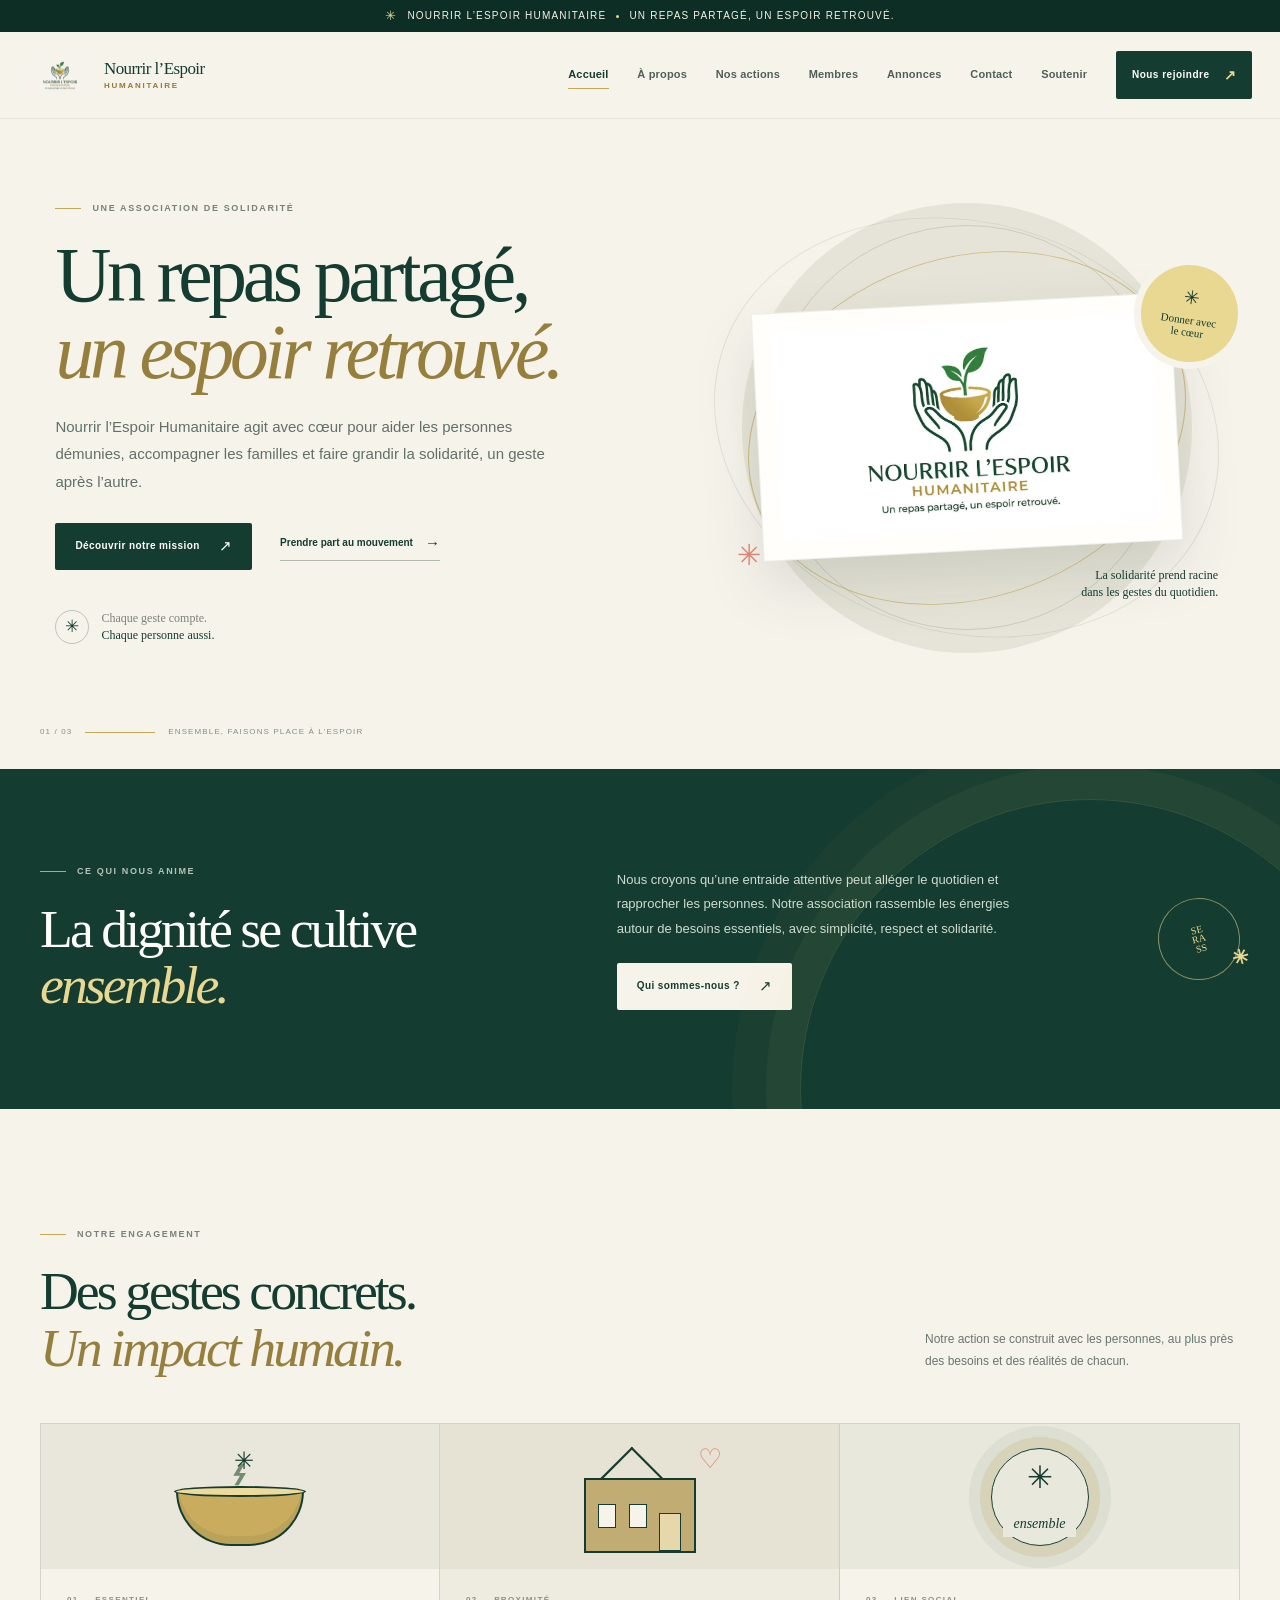
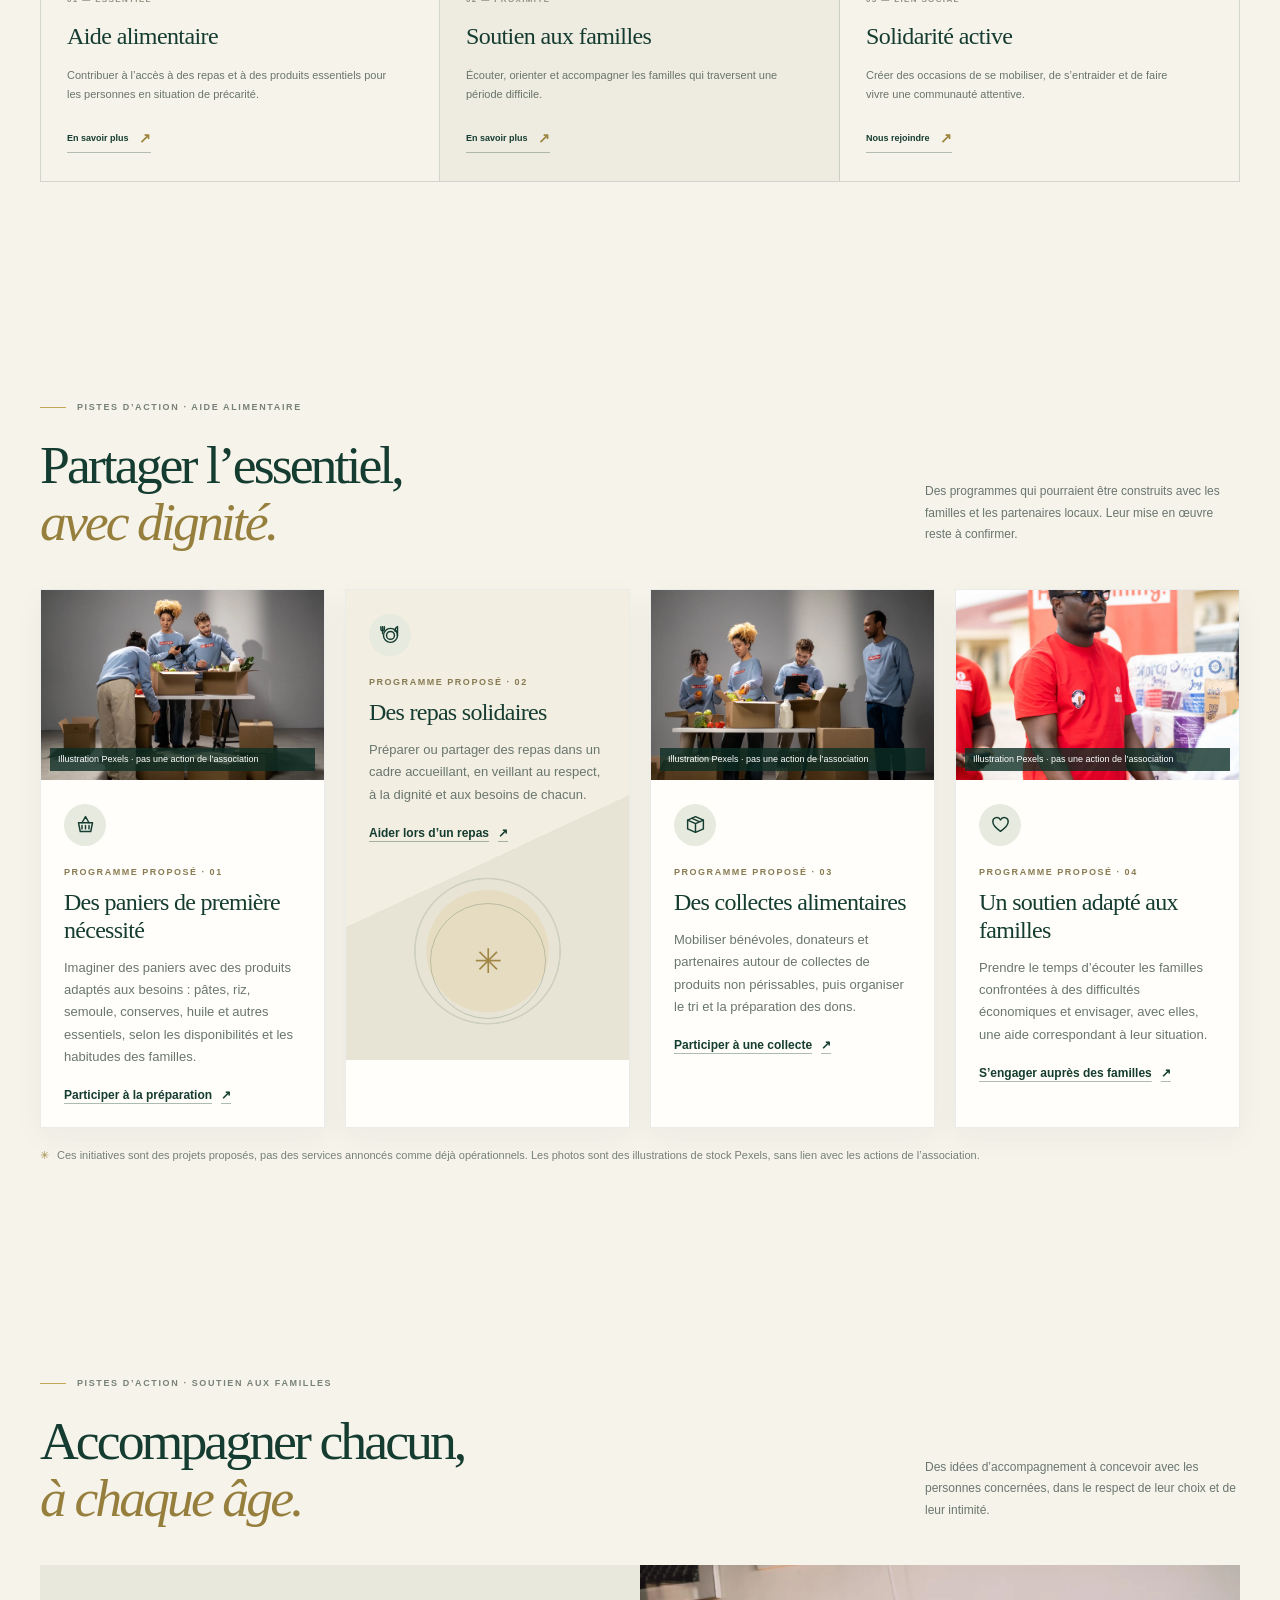
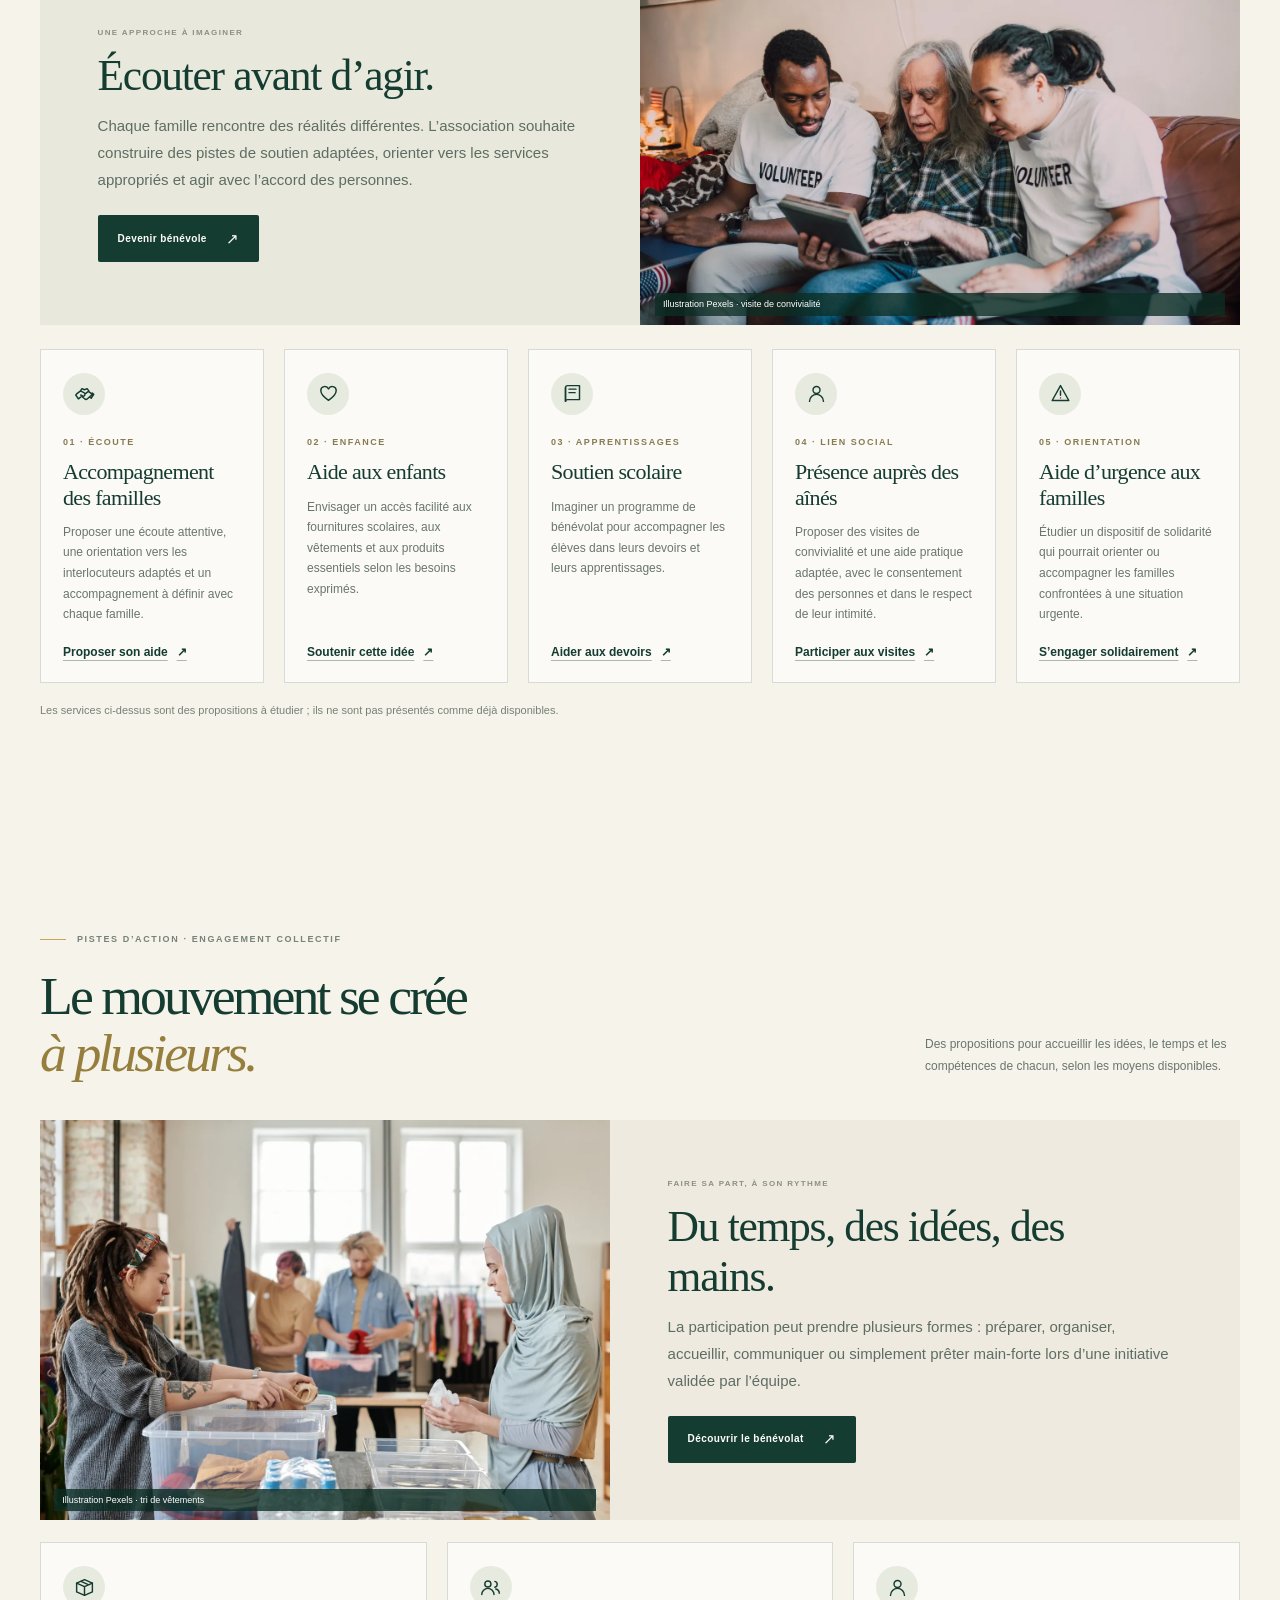
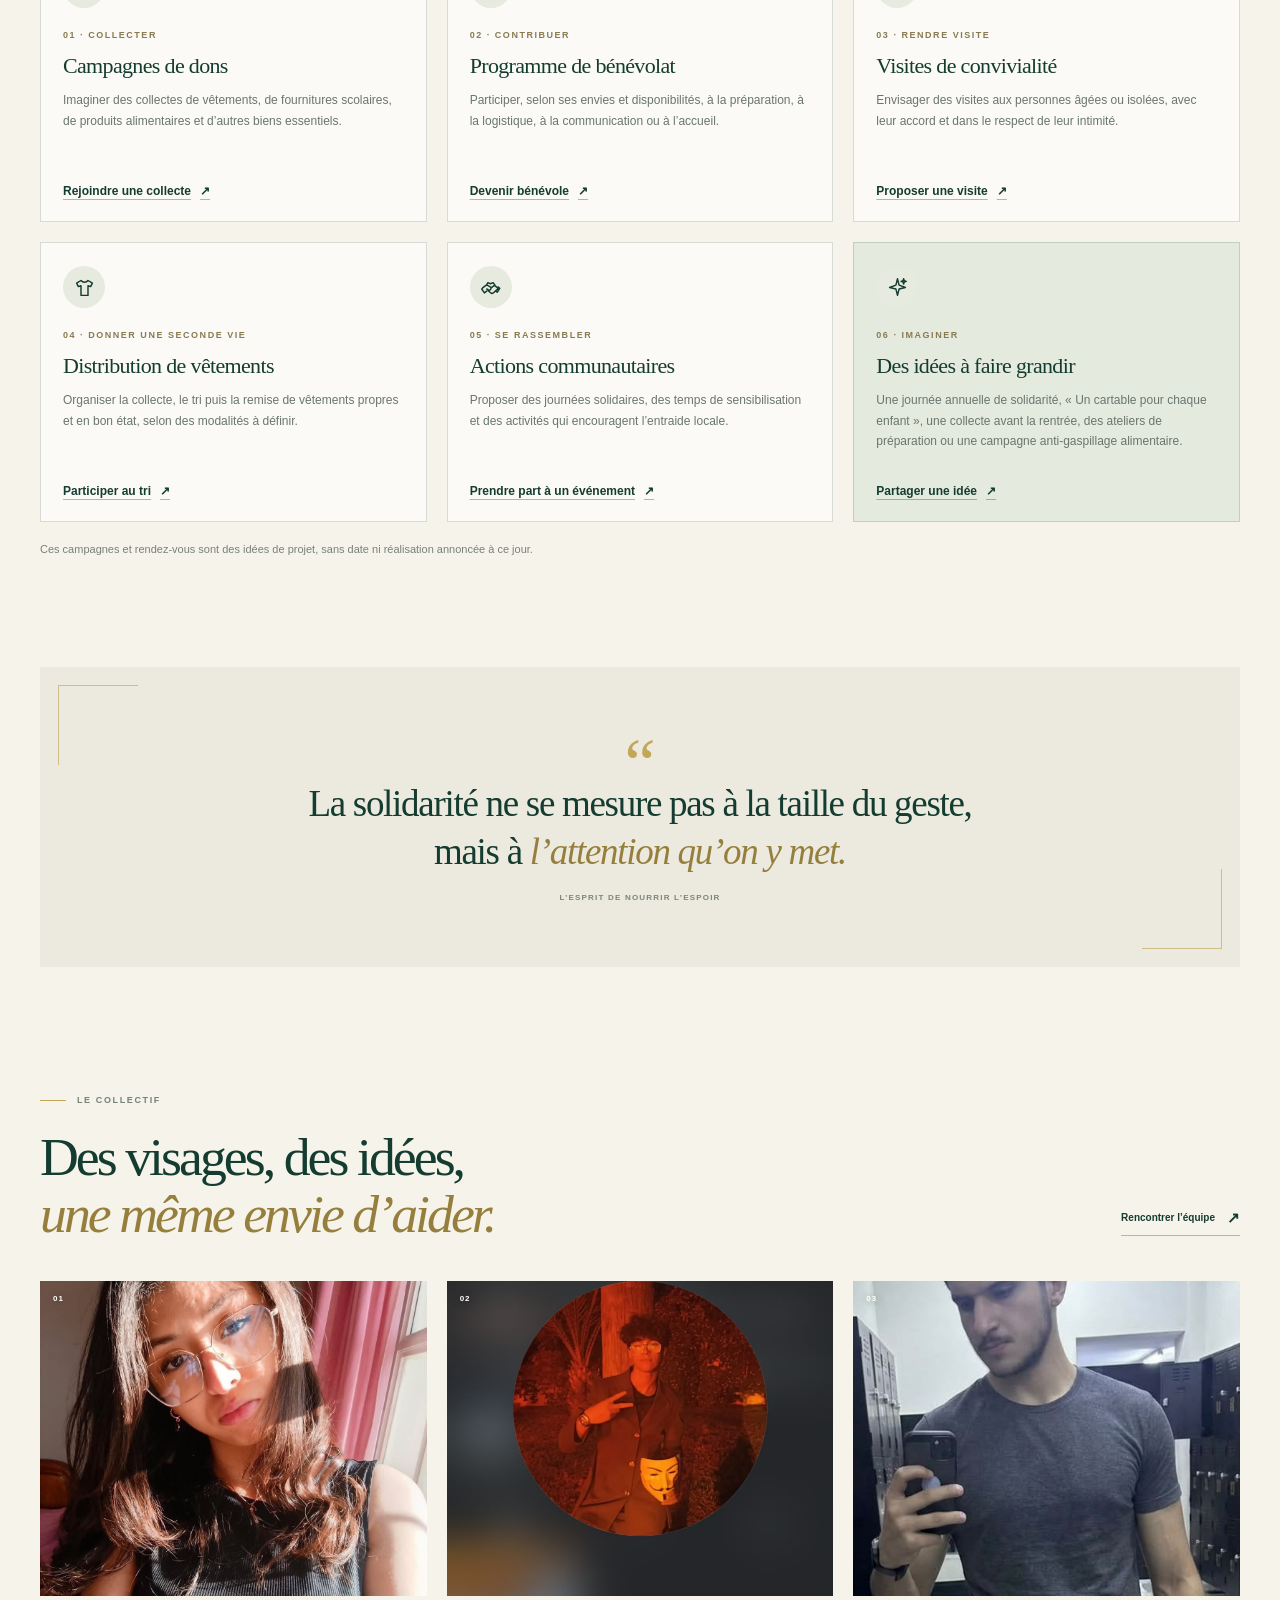
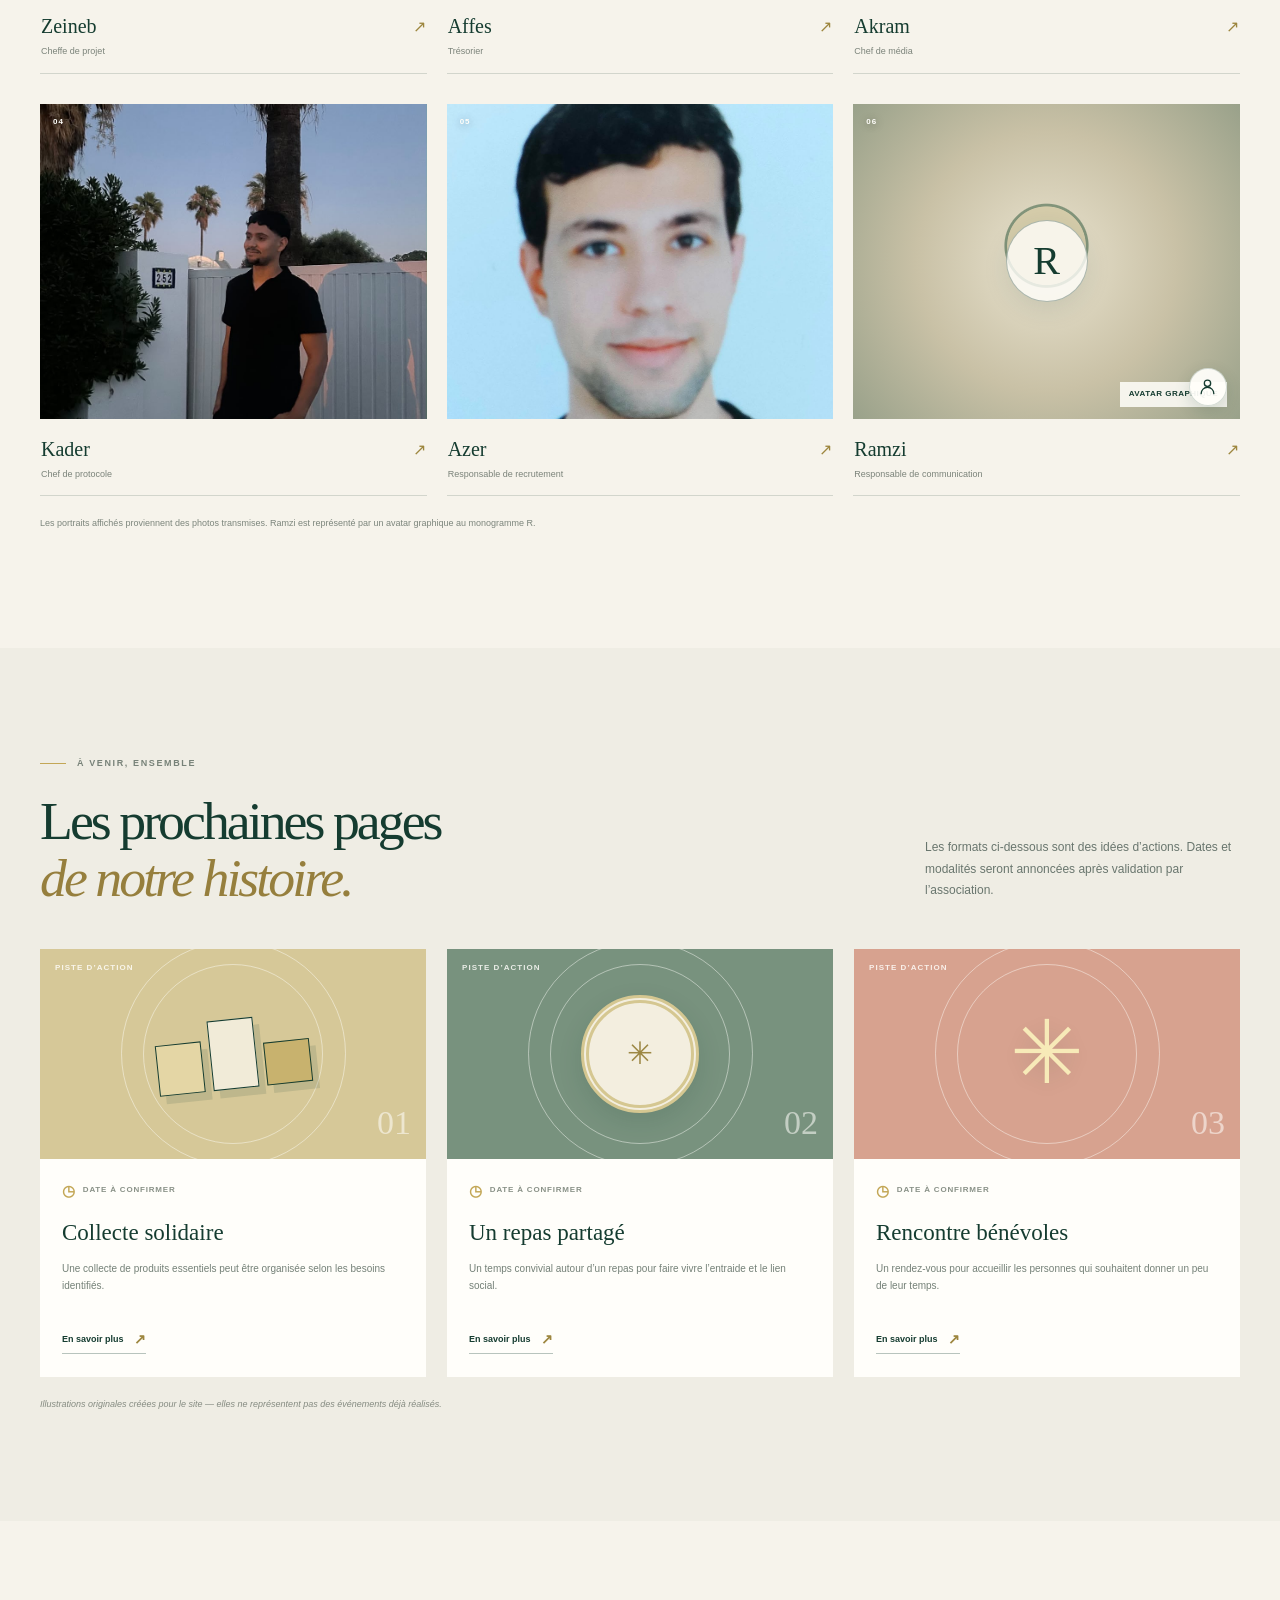
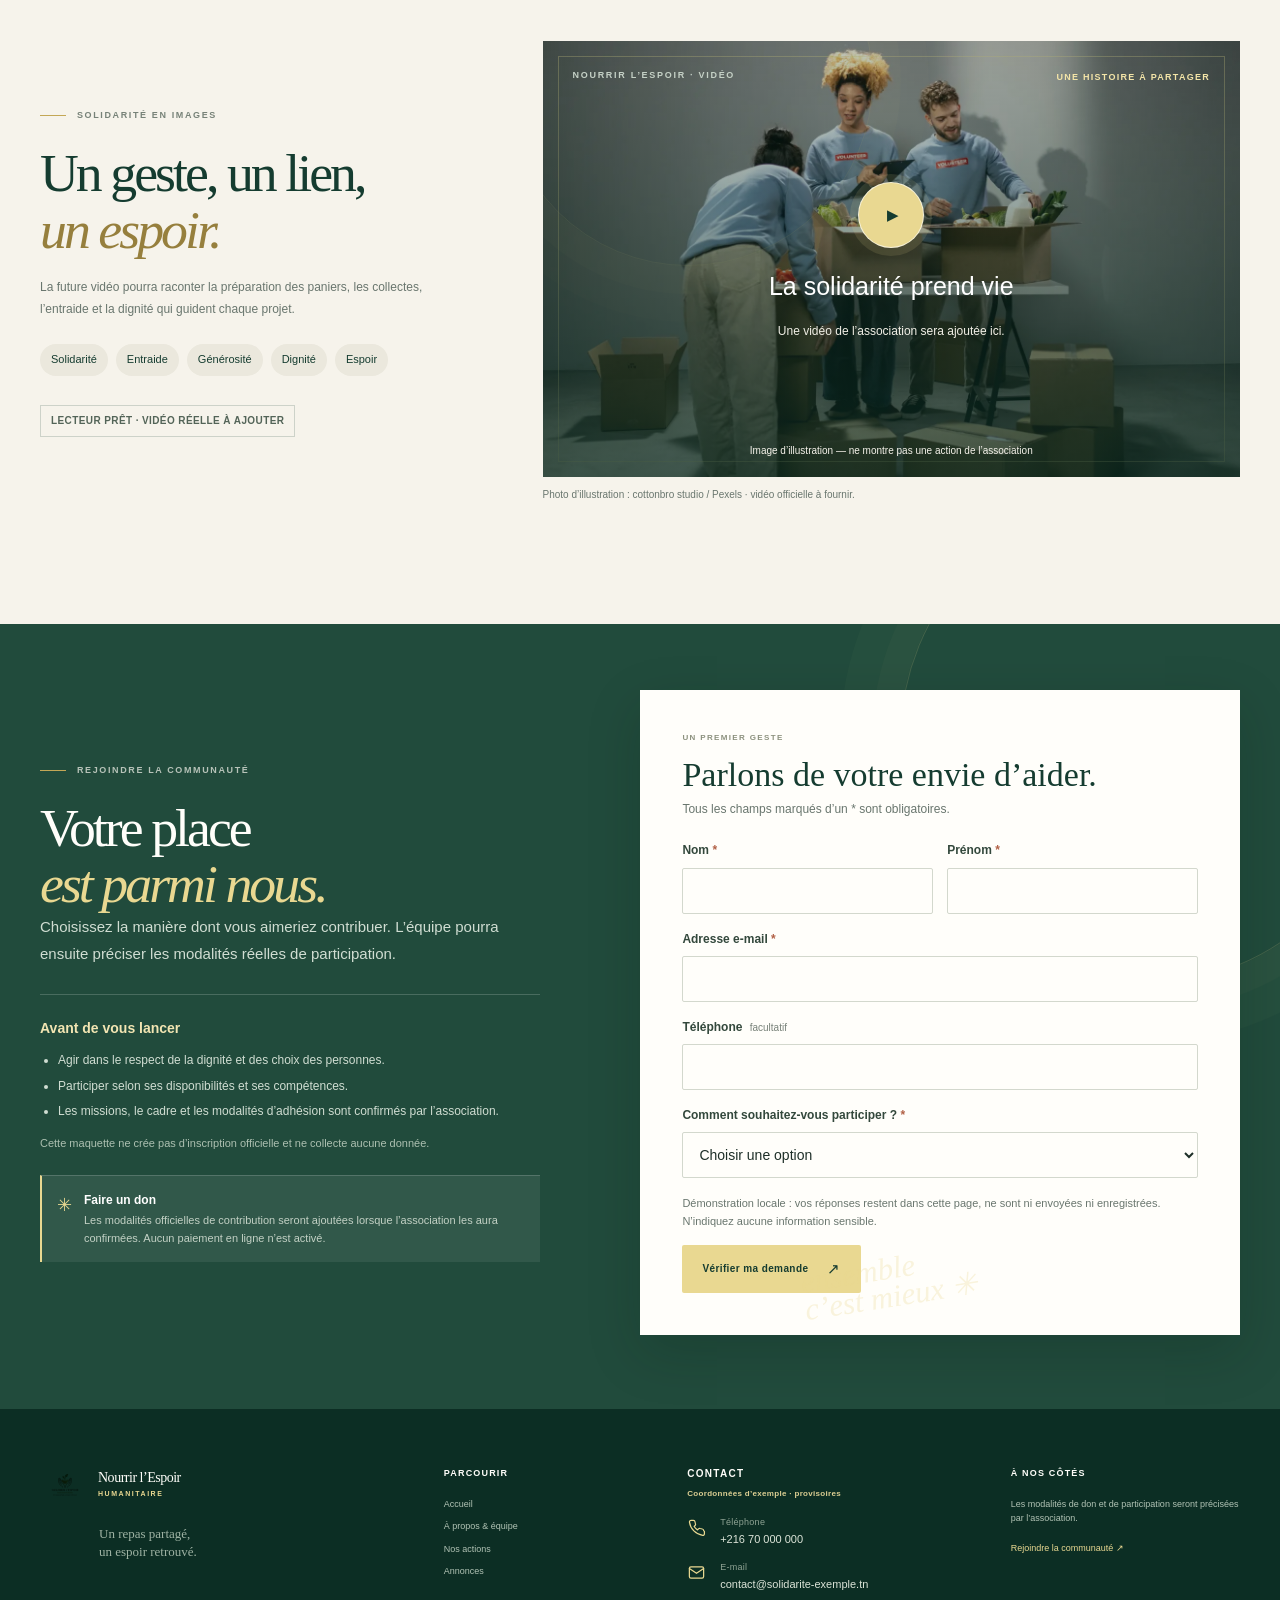
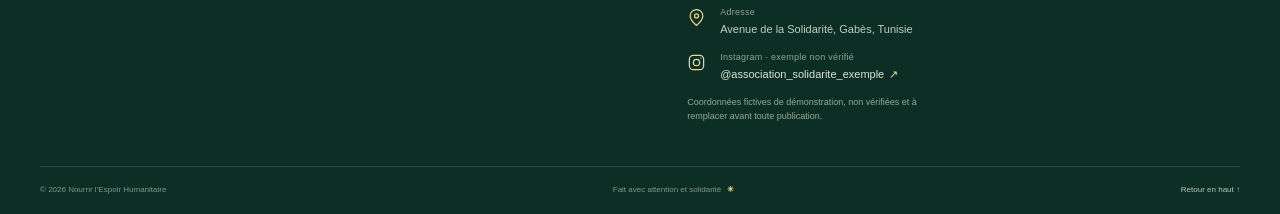
==== index.html @ 9aee0077 "Publish association website" ====
<!doctype html>
<html lang="fr">
<head>
  <meta charset="utf-8">
  <meta name="viewport" content="width=device-width, initial-scale=1">
  <meta name="theme-color" content="#153c30">
  <meta name="description" content="Nourrir l’Espoir Humanitaire : une association tournée vers l’aide aux personnes démunies, le soutien aux familles et la solidarité. Un repas partagé, un espoir retrouvé.">
  <title>Nourrir l’Espoir Humanitaire — Un repas partagé, un espoir retrouvé</title>
  <link rel="icon" href="assets/images/favicon.svg" type="image/svg+xml">
  <link rel="stylesheet" href="style.css">
  <script src="assets/site-config.js" defer></script>
  <script src="script.js" defer></script>
</head>
<body>
  <a class="skip-link" href="#main">Aller au contenu</a>
  <div class="announcement-bar"><span class="announcement-mark" aria-hidden="true">✳</span> Nourrir l’Espoir Humanitaire <span class="announcement-dot" aria-hidden="true"></span> Un repas partagé, un espoir retrouvé.</div>
  <header class="site-header">
    <div class="header-inner">
      <a class="brand" href="index.html" aria-label="Nourrir l’Espoir Humanitaire, accueil">
        <img src="assets/images/logo.jpeg" alt="Logo de Nourrir l’Espoir Humanitaire">
        <span class="brand-name">Nourrir l’Espoir <b>Humanitaire</b></span>
      </a>
      <button class="menu-toggle" type="button" aria-expanded="false" aria-controls="primary-nav" aria-label="Ouvrir le menu"><span></span><span></span></button>
      <nav class="primary-nav" id="primary-nav" aria-label="Navigation principale">
        <a class="nav-link active" href="index.html" aria-current="page">Accueil</a>
        <a class="nav-link" href="about.html">À propos</a>
        <a class="nav-link" href="#food">Nos actions</a>
        <a class="nav-link" href="#team">Membres</a>
        <a class="nav-link" href="#events">Annonces</a>
        <a class="nav-link" href="#contact">Contact</a>
        <a class="nav-link" href="#community">Soutenir</a>
        <a class="nav-join" href="#community">Nous rejoindre <span aria-hidden="true">↗</span></a>
      </nav>
    </div>
  </header>

  <main id="main">
    <section class="hero section-shell">
      <div class="hero-copy reveal">
        <p class="eyebrow"><span class="eyebrow-line"></span> Une association de solidarité</p>
        <h1>Un repas partagé,<br><em>un espoir retrouvé.</em></h1>
        <p class="hero-lede">Nourrir l’Espoir Humanitaire agit avec cœur pour aider les personnes démunies, accompagner les familles et faire grandir la solidarité, un geste après l’autre.</p>
        <div class="hero-actions">
          <a class="button button-primary" href="about.html#mission">Découvrir notre mission <span aria-hidden="true">↗</span></a>
          <a class="text-link" href="#community">Prendre part au mouvement <span aria-hidden="true">→</span></a>
        </div>
        <div class="hero-note"><span class="note-seal" aria-hidden="true">✳</span><span>Chaque geste compte.<br><b>Chaque personne aussi.</b></span></div>
      </div>
      <div class="hero-art reveal" aria-label="Logo de l’association et sa devise">
        <div class="art-orbit orbit-one" aria-hidden="true"></div><div class="art-orbit orbit-two" aria-hidden="true"></div>
        <div class="hero-logo-card"><img src="assets/images/logo.jpeg" alt="Logo : Nourrir l’Espoir Humanitaire, un repas partagé, un espoir retrouvé."></div>
        <div class="hero-sticker"><span class="sticker-icon" aria-hidden="true">✳</span><span>Donner avec<br><b>le cœur</b></span></div>
        <p class="art-caption">La solidarité prend racine<br>dans les gestes du quotidien.</p>
        <span class="art-asterisk" aria-hidden="true">✳</span>
      </div>
      <div class="hero-bottomline"><span>01 / 03</span><span class="bottomline-rule"></span><span>Ensemble, faisons place à l’espoir</span></div>
    </section>

    <section class="mission-band" id="mission">
      <div class="section-shell mission-grid">
        <div class="mission-intro reveal">
          <p class="eyebrow eyebrow-light"><span class="eyebrow-line"></span> Ce qui nous anime</p>
          <h2>La dignité se cultive<br><em>ensemble.</em></h2>
        </div>
        <div class="mission-copy reveal">
          <p>Nous croyons qu’une entraide attentive peut alléger le quotidien et rapprocher les personnes. Notre association rassemble les énergies autour de besoins essentiels, avec simplicité, respect et solidarité.</p>
          <a class="button button-light" href="about.html#mission">Qui sommes-nous ? <span aria-hidden="true">↗</span></a>
        </div>
        <div class="mission-stamp" aria-hidden="true"><span>SE<br>RA<br>SS</span><b>✳</b></div>
      </div>
    </section>

    <section class="section-shell values-section" id="actions">
      <div class="section-heading reveal">
        <div><p class="eyebrow"><span class="eyebrow-line"></span> Notre engagement</p><h2>Des gestes concrets.<br><em>Un impact humain.</em></h2></div>
        <p class="heading-aside">Notre action se construit avec les personnes, au plus près des besoins et des réalités de chacun.</p>
      </div>
      <div class="values-grid">
        <article class="value-card reveal"><div class="illustration illustration-bowl" aria-hidden="true"><span class="bowl-steam">⌁</span><span class="bowl-shape"></span><span class="bowl-leaf">✳</span></div><p class="card-index">01 — ESSENTIEL</p><h3>Aide alimentaire</h3><p>Contribuer à l’accès à des repas et à des produits essentiels pour les personnes en situation de précarité.</p><a class="arrow-link" href="about.html#mission" aria-label="En savoir plus sur l’aide alimentaire">En savoir plus <span aria-hidden="true">↗</span></a></article>
        <article class="value-card value-card-highlight reveal"><div class="illustration illustration-home" aria-hidden="true"><span class="home-roof"></span><span class="home-body"><i></i><i></i><b></b></span><span class="home-heart">♡</span></div><p class="card-index">02 — PROXIMITÉ</p><h3>Soutien aux familles</h3><p>Écouter, orienter et accompagner les familles qui traversent une période difficile.</p><a class="arrow-link" href="about.html#mission" aria-label="En savoir plus sur le soutien aux familles">En savoir plus <span aria-hidden="true">↗</span></a></article>
        <article class="value-card reveal"><div class="illustration illustration-hands" aria-hidden="true"><span class="hands-ring"></span><span class="hands-sprout">✳</span><span class="hands-word">ensemble</span></div><p class="card-index">03 — LIEN SOCIAL</p><h3>Solidarité active</h3><p>Créer des occasions de se mobiliser, de s’entraider et de faire vivre une communauté attentive.</p><a class="arrow-link" href="#community" aria-label="Rejoindre les actions solidaires">Nous rejoindre <span aria-hidden="true">↗</span></a></article>
      </div>
    </section>

    <section class="initiative-section food-section" id="food">
      <div class="section-shell">
        <div class="section-heading reveal">
          <div><p class="eyebrow"><span class="eyebrow-line"></span> Pistes d’action · aide alimentaire</p><h2>Partager l’essentiel,<br><em>avec dignité.</em></h2></div>
          <p class="heading-aside">Des programmes qui pourraient être construits avec les familles et les partenaires locaux. Leur mise en œuvre reste à confirmer.</p>
        </div>
        <div class="initiative-grid initiative-grid--food food-grid">
          <article class="initiative-card reveal"><figure class="initiative-image"><img src="assets/images/food-preparation.webp" alt="Photo d’illustration Pexels : des bénévoles préparent des colis alimentaires, hors association" loading="lazy"><figcaption>Illustration Pexels · pas une action de l’association</figcaption></figure><div class="initiative-card-body"><div class="initiative-icon"><svg aria-hidden="true"><use href="assets/icons.svg#icon-basket"></use></svg></div><p class="card-index">PROGRAMME PROPOSÉ · 01</p><h3>Des paniers de première nécessité</h3><p>Imaginer des paniers avec des produits adaptés aux besoins : pâtes, riz, semoule, conserves, huile et autres essentiels, selon les disponibilités et les habitudes des familles.</p><a class="initiative-link" href="#community" data-join-type="benevolat">Participer à la préparation <span aria-hidden="true">↗</span></a></div></article>
          <article class="initiative-card reveal"><div class="initiative-card-body initiative-card-body-only"><div class="initiative-icon"><svg aria-hidden="true"><use href="assets/icons.svg#icon-plate"></use></svg></div><p class="card-index">PROGRAMME PROPOSÉ · 02</p><h3>Des repas solidaires</h3><p>Préparer ou partager des repas dans un cadre accueillant, en veillant au respect, à la dignité et aux besoins de chacun.</p><a class="initiative-link" href="#community" data-join-type="benevolat">Aider lors d’un repas <span aria-hidden="true">↗</span></a><div class="initiative-art-meal" aria-hidden="true"><span>✳</span><i></i></div></div></article>
          <article class="initiative-card reveal"><figure class="initiative-image"><img src="assets/images/food-distribution.webp" alt="Photo d’illustration Pexels : une équipe trie et prépare des dons alimentaires, hors association" loading="lazy"><figcaption>Illustration Pexels · pas une action de l’association</figcaption></figure><div class="initiative-card-body"><div class="initiative-icon"><svg aria-hidden="true"><use href="assets/icons.svg#icon-box"></use></svg></div><p class="card-index">PROGRAMME PROPOSÉ · 03</p><h3>Des collectes alimentaires</h3><p>Mobiliser bénévoles, donateurs et partenaires autour de collectes de produits non périssables, puis organiser le tri et la préparation des dons.</p><a class="initiative-link" href="#community" data-join-type="benevolat">Participer à une collecte <span aria-hidden="true">↗</span></a></div></article>
          <article class="initiative-card reveal"><figure class="initiative-image"><img src="assets/images/community-support.webp" alt="Photo d’illustration Pexels : une bénévole remet des fournitures lors d’une action communautaire, hors association" loading="lazy"><figcaption>Illustration Pexels · pas une action de l’association</figcaption></figure><div class="initiative-card-body"><div class="initiative-icon"><svg aria-hidden="true"><use href="assets/icons.svg#icon-heart"></use></svg></div><p class="card-index">PROGRAMME PROPOSÉ · 04</p><h3>Un soutien adapté aux familles</h3><p>Prendre le temps d’écouter les familles confrontées à des difficultés économiques et envisager, avec elles, une aide correspondant à leur situation.</p><a class="initiative-link" href="#community" data-join-type="adhesion">S’engager auprès des familles <span aria-hidden="true">↗</span></a></div></article>
        </div>
        <p class="initiative-disclaimer"><span aria-hidden="true">✳</span> Ces initiatives sont des projets proposés, pas des services annoncés comme déjà opérationnels. Les photos sont des illustrations de stock Pexels, sans lien avec les actions de l’association.</p>
      </div>
    </section>

    <section class="initiative-section family-section" id="families">
      <div class="section-shell">
        <div class="section-heading reveal">
          <div><p class="eyebrow"><span class="eyebrow-line"></span> Pistes d’action · soutien aux familles</p><h2>Accompagner chacun,<br><em>à chaque âge.</em></h2></div>
          <p class="heading-aside">Des idées d’accompagnement à concevoir avec les personnes concernées, dans le respect de leur choix et de leur intimité.</p>
        </div>
        <div class="family-feature reveal"><div class="family-feature-copy"><p class="card-index">UNE APPROCHE À IMAGINER</p><h3>Écouter avant d’agir.</h3><p>Chaque famille rencontre des réalités différentes. L’association souhaite construire des pistes de soutien adaptées, orienter vers les services appropriés et agir avec l’accord des personnes.</p><a class="button button-primary" href="#community" data-join-type="benevolat">Devenir bénévole <span aria-hidden="true">↗</span></a></div><figure class="family-feature-image"><img src="assets/images/family-visit.webp" alt="Photo d’illustration Pexels : un bénévole échange avec une personne âgée à domicile, hors association" loading="lazy"><figcaption>Illustration Pexels · visite de convivialité</figcaption></figure></div>
        <div class="initiative-grid initiative-grid--services service-grid">
          <article class="service-card reveal"><span class="service-icon"><svg aria-hidden="true"><use href="assets/icons.svg#icon-hands"></use></svg></span><p class="card-index">01 · ÉCOUTE</p><h3>Accompagnement des familles</h3><p>Proposer une écoute attentive, une orientation vers les interlocuteurs adaptés et un accompagnement à définir avec chaque famille.</p><a href="#community" data-join-type="benevolat">Proposer son aide <span aria-hidden="true">↗</span></a></article>
          <article class="service-card reveal"><span class="service-icon"><svg aria-hidden="true"><use href="assets/icons.svg#icon-heart"></use></svg></span><p class="card-index">02 · ENFANCE</p><h3>Aide aux enfants</h3><p>Envisager un accès facilité aux fournitures scolaires, aux vêtements et aux produits essentiels selon les besoins exprimés.</p><a href="#community" data-join-type="benevolat">Soutenir cette idée <span aria-hidden="true">↗</span></a></article>
          <article class="service-card reveal"><span class="service-icon"><svg aria-hidden="true"><use href="assets/icons.svg#icon-book"></use></svg></span><p class="card-index">03 · APPRENTISSAGES</p><h3>Soutien scolaire</h3><p>Imaginer un programme de bénévolat pour accompagner les élèves dans leurs devoirs et leurs apprentissages.</p><a href="#community" data-join-type="benevolat">Aider aux devoirs <span aria-hidden="true">↗</span></a></article>
          <article class="service-card reveal"><span class="service-icon"><svg aria-hidden="true"><use href="assets/icons.svg#icon-person"></use></svg></span><p class="card-index">04 · LIEN SOCIAL</p><h3>Présence auprès des aînés</h3><p>Proposer des visites de convivialité et une aide pratique adaptée, avec le consentement des personnes et dans le respect de leur intimité.</p><a href="#community" data-join-type="benevolat">Participer aux visites <span aria-hidden="true">↗</span></a></article>
          <article class="service-card reveal"><span class="service-icon"><svg aria-hidden="true"><use href="assets/icons.svg#icon-alert"></use></svg></span><p class="card-index">05 · ORIENTATION</p><h3>Aide d’urgence aux familles</h3><p>Étudier un dispositif de solidarité qui pourrait orienter ou accompagner les familles confrontées à une situation urgente.</p><a href="#community" data-join-type="adhesion">S’engager solidairement <span aria-hidden="true">↗</span></a></article>
        </div>
        <p class="initiative-disclaimer">Les services ci-dessus sont des propositions à étudier ; ils ne sont pas présentés comme déjà disponibles.</p>
      </div>
    </section>

    <section class="initiative-section collective-section" id="solidarity">
      <div class="section-shell">
        <div class="section-heading reveal">
          <div><p class="eyebrow"><span class="eyebrow-line"></span> Pistes d’action · engagement collectif</p><h2>Le mouvement se crée<br><em>à plusieurs.</em></h2></div>
          <p class="heading-aside">Des propositions pour accueillir les idées, le temps et les compétences de chacun, selon les moyens disponibles.</p>
        </div>
        <div class="collective-feature reveal"><figure class="collective-photo"><img src="assets/images/clothing-collection.webp" alt="Photo d’illustration Pexels : des bénévoles trient des vêtements donnés, hors association" loading="lazy"><figcaption>Illustration Pexels · tri de vêtements</figcaption></figure><div class="collective-feature-copy"><p class="card-index">FAIRE SA PART, À SON RYTHME</p><h3>Du temps, des idées, des mains.</h3><p>La participation peut prendre plusieurs formes : préparer, organiser, accueillir, communiquer ou simplement prêter main-forte lors d’une initiative validée par l’équipe.</p><a class="button button-primary" href="#community" data-join-type="benevolat">Découvrir le bénévolat <span aria-hidden="true">↗</span></a></div></div>
        <div class="initiative-grid initiative-grid--actions action-grid">
          <article class="action-card reveal"><span class="service-icon"><svg aria-hidden="true"><use href="assets/icons.svg#icon-box"></use></svg></span><p class="card-index">01 · COLLECTER</p><h3>Campagnes de dons</h3><p>Imaginer des collectes de vêtements, de fournitures scolaires, de produits alimentaires et d’autres biens essentiels.</p><a href="#community" data-join-type="benevolat">Rejoindre une collecte <span aria-hidden="true">↗</span></a></article>
          <article class="action-card reveal"><span class="service-icon"><svg aria-hidden="true"><use href="assets/icons.svg#icon-users"></use></svg></span><p class="card-index">02 · CONTRIBUER</p><h3>Programme de bénévolat</h3><p>Participer, selon ses envies et disponibilités, à la préparation, à la logistique, à la communication ou à l’accueil.</p><a href="#community" data-join-type="benevolat">Devenir bénévole <span aria-hidden="true">↗</span></a></article>
          <article class="action-card reveal"><span class="service-icon"><svg aria-hidden="true"><use href="assets/icons.svg#icon-person"></use></svg></span><p class="card-index">03 · RENDRE VISITE</p><h3>Visites de convivialité</h3><p>Envisager des visites aux personnes âgées ou isolées, avec leur accord et dans le respect de leur intimité.</p><a href="#community" data-join-type="benevolat">Proposer une visite <span aria-hidden="true">↗</span></a></article>
          <article class="action-card reveal"><span class="service-icon"><svg aria-hidden="true"><use href="assets/icons.svg#icon-shirt"></use></svg></span><p class="card-index">04 · DONNER UNE SECONDE VIE</p><h3>Distribution de vêtements</h3><p>Organiser la collecte, le tri puis la remise de vêtements propres et en bon état, selon des modalités à définir.</p><a href="#community" data-join-type="evenements">Participer au tri <span aria-hidden="true">↗</span></a></article>
          <article class="action-card reveal"><span class="service-icon"><svg aria-hidden="true"><use href="assets/icons.svg#icon-hands"></use></svg></span><p class="card-index">05 · SE RASSEMBLER</p><h3>Actions communautaires</h3><p>Proposer des journées solidaires, des temps de sensibilisation et des activités qui encouragent l’entraide locale.</p><a href="#community" data-join-type="evenements">Prendre part à un événement <span aria-hidden="true">↗</span></a></article>
          <article class="action-card action-card-highlight reveal"><span class="service-icon"><svg aria-hidden="true"><use href="assets/icons.svg#icon-spark"></use></svg></span><p class="card-index">06 · IMAGINER</p><h3>Des idées à faire grandir</h3><p>Une journée annuelle de solidarité, « Un cartable pour chaque enfant », une collecte avant la rentrée, des ateliers de préparation ou une campagne anti-gaspillage alimentaire.</p><a href="#community" data-join-type="adhesion">Partager une idée <span aria-hidden="true">↗</span></a></article>
        </div>
        <p class="initiative-disclaimer">Ces campagnes et rendez-vous sont des idées de projet, sans date ni réalisation annoncée à ce jour.</p>
      </div>
    </section>

    <section class="quote-section section-shell reveal">
      <span class="quote-ornament" aria-hidden="true">“</span>
      <p>La solidarité ne se mesure pas à la taille du geste,<br>mais à <em>l’attention qu’on y met.</em></p>
      <span class="quote-credit">L’esprit de Nourrir l’Espoir</span>
    </section>

    <section class="team-section section-shell" id="team">
      <div class="section-heading reveal">
        <div><p class="eyebrow"><span class="eyebrow-line"></span> Le collectif</p><h2>Des visages, des idées,<br><em>une même envie d’aider.</em></h2></div>
        <a class="text-link heading-link" href="about.html#members">Rencontrer l’équipe <span aria-hidden="true">↗</span></a>
      </div>
      <div class="team-grid team-grid-home">
        <a class="team-card reveal" href="about.html?member=zeineb#members" aria-label="Zeineb, Cheffe de projet"><div class="team-photo"><img src="assets/images/zaineb.jpeg" alt="Zeineb, Cheffe de projet" loading="lazy"><span class="photo-index">01</span></div><div class="team-meta"><h3>Zeineb</h3><p>Cheffe de projet</p><span class="team-arrow" aria-hidden="true">↗</span></div></a>
        <a class="team-card reveal" href="about.html?member=affes#members" aria-label="Affes, Trésorier"><div class="team-photo affes-photo"><img src="assets/images/affes.jpeg" alt="Affes, Trésorier" loading="lazy"><span class="photo-index">02</span></div><div class="team-meta"><h3>Affes</h3><p>Trésorier</p><span class="team-arrow" aria-hidden="true">↗</span></div></a>
        <a class="team-card reveal" href="about.html?member=akram#members" aria-label="Akram, Chef de média"><div class="team-photo"><img src="assets/images/akram.jpeg" alt="Akram, Chef de média" loading="lazy"><span class="photo-index">03</span></div><div class="team-meta"><h3>Akram</h3><p>Chef de média</p><span class="team-arrow" aria-hidden="true">↗</span></div></a>
        <a class="team-card reveal" href="about.html?member=kader#members" aria-label="Kader, Chef de protocole"><div class="team-photo"><img src="assets/images/kader.jpeg" alt="Kader, Chef de protocole" loading="lazy"><span class="photo-index">04</span></div><div class="team-meta"><h3>Kader</h3><p>Chef de protocole</p><span class="team-arrow" aria-hidden="true">↗</span></div></a>
        <a class="team-card reveal" href="about.html?member=azer#members" aria-label="Azer, Responsable de recrutement"><div class="team-photo"><img src="assets/images/azer.jpeg" alt="Azer, Responsable de recrutement" loading="lazy"><span class="photo-index">05</span></div><div class="team-meta"><h3>Azer</h3><p>Responsable de recrutement</p><span class="team-arrow" aria-hidden="true">↗</span></div></a>
        <a class="team-card team-card-pending reveal" href="about.html?member=ramzi#members" aria-label="Ramzi, Responsable de communication, avatar graphique"><div class="team-photo pending-photo"><span class="pending-initial" aria-hidden="true">R</span><span class="person-mark-mini" aria-hidden="true"><svg><use href="assets/icons.svg#icon-person"></use></svg></span><span class="photo-index">06</span><span class="pending-tag">Avatar graphique</span></div><div class="team-meta"><h3>Ramzi</h3><p>Responsable de communication</p><span class="team-arrow" aria-hidden="true">↗</span></div></a>
      </div>
      <p class="photo-note">Les portraits affichés proviennent des photos transmises. Ramzi est représenté par un avatar graphique au monogramme R.</p>
    </section>

    <section class="events-section" id="events">
      <div class="section-shell">
        <div class="section-heading reveal">
          <div><p class="eyebrow"><span class="eyebrow-line"></span> À venir, ensemble</p><h2>Les prochaines pages<br><em>de notre histoire.</em></h2></div>
          <p class="heading-aside">Les formats ci-dessous sont des idées d’actions. Dates et modalités seront annoncées après validation par l’association.</p>
        </div>
        <div class="events-grid">
          <article class="event-card reveal" data-event="collecte"><div class="event-art event-art-gold"><span class="event-art-label">Piste d’action</span><div class="event-boxes" aria-hidden="true"><i></i><i></i><i></i></div><span class="event-art-number">01</span></div><div class="event-content"><div class="event-date"><span class="date-icon" aria-hidden="true">◷</span> Date à confirmer</div><h3>Collecte solidaire</h3><p>Une collecte de produits essentiels peut être organisée selon les besoins identifiés.</p><button class="event-link" type="button" data-open-event="collecte">En savoir plus <span aria-hidden="true">↗</span></button></div></article>
          <article class="event-card reveal" data-event="repas"><div class="event-art event-art-green"><span class="event-art-label">Piste d’action</span><div class="event-plate" aria-hidden="true"><span>✳</span></div><span class="event-art-number">02</span></div><div class="event-content"><div class="event-date"><span class="date-icon" aria-hidden="true">◷</span> Date à confirmer</div><h3>Un repas partagé</h3><p>Un temps convivial autour d’un repas pour faire vivre l’entraide et le lien social.</p><button class="event-link" type="button" data-open-event="repas">En savoir plus <span aria-hidden="true">↗</span></button></div></article>
          <article class="event-card reveal" data-event="benevoles"><div class="event-art event-art-rose"><span class="event-art-label">Piste d’action</span><div class="event-spark" aria-hidden="true">✳</div><span class="event-art-number">03</span></div><div class="event-content"><div class="event-date"><span class="date-icon" aria-hidden="true">◷</span> Date à confirmer</div><h3>Rencontre bénévoles</h3><p>Un rendez-vous pour accueillir les personnes qui souhaitent donner un peu de leur temps.</p><button class="event-link" type="button" data-open-event="benevoles">En savoir plus <span aria-hidden="true">↗</span></button></div></article>
        </div>
        <p class="content-note">Illustrations originales créées pour le site — elles ne représentent pas des événements déjà réalisés.</p>
      </div>
    </section>

    <section class="video-section section-shell" id="video">
      <div class="video-copy reveal"><p class="eyebrow"><span class="eyebrow-line"></span> Solidarité en images</p><h2>Un geste, un lien,<br><em>un espoir.</em></h2><p>La future vidéo pourra raconter la préparation des paniers, les collectes, l’entraide et la dignité qui guident chaque projet.</p><ul class="video-values"><li>Solidarité</li><li>Entraide</li><li>Générosité</li><li>Dignité</li><li>Espoir</li></ul><span class="small-label">Lecteur prêt · vidéo réelle à ajouter</span></div>
      <div class="video-media reveal">
        <div class="video-placeholder" data-video-placeholder>
          <img class="video-poster-image" src="assets/images/food-preparation.webp" alt="Photo d’illustration Pexels : préparation de dons alimentaires par des bénévoles, hors association" loading="lazy">
          <div class="video-overlay"><span class="video-frame-mark">NOURRIR L’ESPOIR <b>·</b> VIDÉO</span><span class="video-overlay-label">UNE HISTOIRE À PARTAGER</span><button class="video-play" type="button" data-video-notice aria-label="À propos de la future vidéo de l’association">▶</button><p>La solidarité prend vie<br><span>Une vidéo de l’association sera ajoutée ici.</span></p><small>Image d’illustration — ne montre pas une action de l’association</small></div>
        </div>
        <video class="association-video" id="association-video" controls playsinline preload="none" poster="assets/images/food-preparation.webp" aria-label="Vidéo de présentation de Nourrir l’Espoir Humanitaire" hidden></video>
        <p class="video-credit">Photo d’illustration : cottonbro studio / Pexels · vidéo officielle à fournir.</p>
      </div>
    </section>

    <section class="support-section" id="community">
      <div class="section-shell join-layout reveal">
        <div class="join-intro"><p class="eyebrow eyebrow-light"><span class="eyebrow-line"></span> Rejoindre la communauté</p><h2>Votre place<br><em>est parmi nous.</em></h2><p>Choisissez la manière dont vous aimeriez contribuer. L’équipe pourra ensuite préciser les modalités réelles de participation.</p>
          <div class="join-conditions"><h3>Avant de vous lancer</h3><ul><li>Agir dans le respect de la dignité et des choix des personnes.</li><li>Participer selon ses disponibilités et ses compétences.</li><li>Les missions, le cadre et les modalités d’adhésion sont confirmés par l’association.</li></ul><p>Cette maquette ne crée pas d’inscription officielle et ne collecte aucune donnée.</p></div>
          <div class="donation-note"><span aria-hidden="true">✳</span><p><b>Faire un don</b><br>Les modalités officielles de contribution seront ajoutées lorsque l’association les aura confirmées. Aucun paiement en ligne n’est activé.</p></div>
        </div>
        <form class="join-form" id="join-form">
          <div class="form-heading"><span class="card-index">UN PREMIER GESTE</span><h3>Parlons de votre envie d’aider.</h3><p>Tous les champs marqués d’un * sont obligatoires.</p></div>
          <div class="form-grid"><div class="form-field"><label for="join-last-name">Nom <span aria-hidden="true">*</span></label><input id="join-last-name" name="nom" autocomplete="family-name" required maxlength="80"></div><div class="form-field"><label for="join-first-name">Prénom <span aria-hidden="true">*</span></label><input id="join-first-name" name="prenom" autocomplete="given-name" required maxlength="80"></div><div class="form-field form-field-wide"><label for="join-email">Adresse e-mail <span aria-hidden="true">*</span></label><input id="join-email" name="email" type="email" autocomplete="email" required maxlength="160" aria-describedby="form-privacy-note"></div><div class="form-field form-field-wide"><label for="join-phone">Téléphone <span class="optional-label">facultatif</span></label><input id="join-phone" name="telephone" type="tel" autocomplete="tel" maxlength="40"></div><div class="form-field form-field-wide"><label for="join-type">Comment souhaitez-vous participer ? <span aria-hidden="true">*</span></label><select id="join-type" name="participation" required><option value="">Choisir une option</option><option value="benevolat">Bénévolat</option><option value="adhesion">Adhésion</option><option value="evenements">Participation aux événements</option></select></div></div>
          <p class="form-privacy" id="form-privacy-note">Démonstration locale : vos réponses restent dans cette page, ne sont ni envoyées ni enregistrées. N’indiquez aucune information sensible.</p>
          <button class="button button-gold form-submit" type="submit">Vérifier ma demande <span aria-hidden="true">↗</span></button>
          <p class="form-status" id="join-status" role="status" aria-live="polite" tabindex="-1" hidden></p>
        </form>
        <span class="support-scribble" aria-hidden="true">ensemble<br>c’est mieux ✳</span>
      </div>
    </section>
  </main>

  <footer class="site-footer" id="contact">
    <div class="section-shell footer-top"><div class="footer-brand"><a class="brand brand-footer" href="index.html"><img src="assets/images/logo.jpeg" alt=""><span class="brand-name">Nourrir l’Espoir <b>Humanitaire</b></span></a><p>Un repas partagé,<br>un espoir retrouvé.</p></div><div class="footer-column"><h2>Parcourir</h2><a href="index.html">Accueil</a><a href="about.html">À propos & équipe</a><a href="#food">Nos actions</a><a href="#events">Annonces</a></div><div class="footer-contact"><h2>Contact <span class="provisional-label">Coordonnées d’exemple · provisoires</span></h2><ul class="contact-list"><li><svg class="contact-icon" aria-hidden="true"><use href="assets/icons.svg#icon-phone"></use></svg><span><small>Téléphone</small><a data-contact-value="phone" href="tel:+21670000000">+216 70 000 000</a></span></li><li><svg class="contact-icon" aria-hidden="true"><use href="assets/icons.svg#icon-mail"></use></svg><span><small>E-mail</small><a data-contact-value="email" href="mailto:contact@solidarite-exemple.tn">contact@solidarite-exemple.tn</a></span></li><li><svg class="contact-icon" aria-hidden="true"><use href="assets/icons.svg#icon-pin"></use></svg><span><small>Adresse</small><span data-contact-value="address">Avenue de la Solidarité, Gabès, Tunisie</span></span></li><li><svg class="contact-icon" aria-hidden="true"><use href="assets/icons.svg#icon-instagram"></use></svg><span><small>Instagram · exemple non vérifié</small><a class="instagram-link" data-contact-value="instagramHandle" href="https://www.instagram.com/association_solidarite_exemple/" target="_blank" rel="noopener noreferrer">@association_solidarite_exemple <span aria-hidden="true">↗</span></a></span></li></ul><p class="contact-disclaimer">Coordonnées fictives de démonstration, non vérifiées et à remplacer avant toute publication.</p></div><div class="footer-column"><h2>À nos côtés</h2><p>Les modalités de don et de participation seront précisées par l’association.</p><a class="footer-join" href="#community">Rejoindre la communauté ↗</a></div></div>
    <div class="section-shell footer-bottom"><span>© <span data-current-year>2026</span> Nourrir l’Espoir Humanitaire</span><span>Fait avec attention et solidarité <b aria-hidden="true">✳</b></span><a href="#main">Retour en haut ↑</a></div>
  </footer>

  <dialog class="event-dialog" aria-labelledby="event-dialog-title"><button class="dialog-close" type="button" aria-label="Fermer">×</button><p class="eyebrow"><span class="eyebrow-line"></span> Action en préparation</p><h2 id="event-dialog-title">Titre de l’action</h2><p class="dialog-description"></p><p class="dialog-footnote">Date et modalités à confirmer par l’association. Cet encart est une proposition éditoriale, pas l’annonce d’un événement déjà programmé.</p><a class="button button-primary" href="#community">Rejoindre la réflexion <span aria-hidden="true">↗</span></a></dialog>
  <dialog class="video-dialog event-dialog" id="video-dialog" aria-labelledby="video-dialog-title"><button class="dialog-close" type="button" aria-label="Fermer">×</button><p class="eyebrow"><span class="eyebrow-line"></span> Vidéo à venir</p><h2 id="video-dialog-title">Une histoire à raconter.</h2><p>La maquette ne contient pas encore de vidéo réelle de l’association. L’image affichée est une illustration de stock, clairement distincte de vos actions.</p><p class="dialog-footnote">Pour activer le lecteur, ajoutez une vidéo autorisée dans <code>assets/videos/</code> et renseignez son chemin dans <code>assets/site-config.js</code>.</p><button class="button button-primary dialog-close-action" type="button">J’ai compris</button></dialog>
</body>
</html>
---- style.css ----
@charset "UTF-8";

:root {
  --forest: #153c30;
  --forest-deep: #0c2e24;
  --forest-soft: #34594b;
  --gold: #c3a756;
  --gold-light: #e9d891;
  --rose: #d88670;
  --ink: #1e2f28;
  --muted: #69766e;
  --paper: #f6f3eb;
  --paper-dark: #ebe7dc;
  --white: #fffefa;
  --line: rgba(21, 60, 48, .16);
  --serif: Georgia, "Times New Roman", serif;
  --sans: "Aptos", "Segoe UI", Arial, sans-serif;
  --content: 1200px;
  --ease: cubic-bezier(.2,.75,.25,1);
}

*, *::before, *::after { box-sizing: border-box; }
html { scroll-behavior: smooth; scroll-padding-top: 100px; }
body { margin: 0; color: var(--ink); background: var(--paper); font-family: var(--sans); font-size: 16px; line-height: 1.6; -webkit-font-smoothing: antialiased; }
img { display: block; max-width: 100%; }
[hidden] { display: none !important; }
a { color: inherit; text-decoration: none; }
button { font: inherit; }
button, a { -webkit-tap-highlight-color: transparent; }
::selection { color: var(--white); background: var(--forest); }
.section-shell { width: min(var(--content), calc(100% - 64px)); margin-inline: auto; }
.skip-link { position: fixed; z-index: 1000; top: 8px; left: 8px; padding: 12px 16px; transform: translateY(-150%); color: var(--white); background: var(--forest); border-radius: 3px; }
.skip-link:focus { transform: translateY(0); }

.announcement-bar { min-height: 32px; display: flex; align-items: center; justify-content: center; gap: 10px; padding: 5px 18px; color: #f7f2e6; background: var(--forest-deep); font-size: 10px; letter-spacing: .12em; text-transform: uppercase; text-align: center; }
.announcement-mark { color: var(--gold-light); font-size: 13px; }
.announcement-dot { width: 3px; height: 3px; border-radius: 50%; background: var(--gold-light); }
.site-header { position: sticky; z-index: 30; top: 0; background: rgba(246,243,235,.94); border-bottom: 1px solid rgba(21,60,48,.08); backdrop-filter: blur(16px); }
.header-inner { width: min(1320px, calc(100% - 56px)); min-height: 86px; margin: 0 auto; display: flex; align-items: center; justify-content: space-between; gap: 32px; }
.brand { flex: 0 0 auto; display: inline-flex; align-items: center; gap: 12px; }
.brand img { width: 64px; height: 50px; object-fit: contain; mix-blend-mode: multiply; }
.brand-name { display: flex; flex-direction: column; color: var(--forest); font-family: var(--serif); font-size: 17px; line-height: 1.05; letter-spacing: -.035em; }
.brand-name b { padding-top: 4px; color: #927b36; font-family: var(--sans); font-size: 8px; font-weight: 700; letter-spacing: .22em; text-transform: uppercase; }
.primary-nav { display: flex; align-items: center; gap: clamp(15px, 2.25vw, 32px); }
.nav-link { position: relative; padding: 8px 0; color: #506058; font-size: 11px; font-weight: 600; letter-spacing: .015em; transition: color .2s ease; }
.nav-link::after { position: absolute; right: 0; bottom: 3px; left: 0; height: 1px; content: ""; background: var(--gold); transform: scaleX(0); transform-origin: left; transition: transform .25s var(--ease); }
.nav-link:hover, .nav-link.active { color: var(--forest); }
.nav-link:hover::after, .nav-link.active::after { transform: scaleX(1); }
.nav-join { display: inline-flex; align-items: center; gap: 14px; padding: 13px 16px; color: var(--white); background: var(--forest); border-radius: 2px; font-size: 10px; font-weight: 700; letter-spacing: .05em; transition: background .2s ease, transform .2s ease; }
.nav-join span { color: var(--gold-light); font-size: 14px; }
.nav-join:hover { background: #255947; transform: translateY(-2px); }
.menu-toggle { display: none; }

.hero { min-height: 650px; position: relative; display: grid; grid-template-columns: 1fr .92fr; align-items: center; gap: 5%; padding-top: 62px; padding-bottom: 95px; }
.hero-copy { position: relative; z-index: 2; padding: 18px 0 28px 2.6%; }
.eyebrow { display: flex; align-items: center; gap: 11px; margin: 0 0 22px; color: #778278; font-size: 9px; font-weight: 700; letter-spacing: .18em; text-transform: uppercase; }
.eyebrow-line { width: 26px; height: 1px; flex: 0 0 26px; background: var(--gold); }
h1, h2, h3, p { margin-top: 0; }
h1, h2 { color: var(--forest); font-family: var(--serif); font-weight: 400; letter-spacing: -.055em; }
.hero h1 { max-width: 660px; margin: 0 0 22px; font-size: clamp(48px, 6.05vw, 82px); line-height: .99; }
h1 em, h2 em, .quote-section em { color: #967f3d; font-weight: 400; }
.hero-lede { max-width: 530px; margin-bottom: 27px; color: #627067; font-size: 15px; line-height: 1.85; }
.hero-actions { display: flex; align-items: center; gap: 28px; flex-wrap: wrap; }
.button { min-height: 47px; display: inline-flex; align-items: center; justify-content: center; gap: 19px; padding: 0 19px; border: 1px solid transparent; border-radius: 2px; font-size: 10px; font-weight: 700; letter-spacing: .04em; transition: transform .25s var(--ease), background .25s ease, color .25s ease, box-shadow .25s ease; }
.button span { font-size: 15px; font-weight: 400; }
.button:hover { transform: translateY(-3px); box-shadow: 0 11px 24px rgba(11,39,29,.13); }
.button-primary { color: var(--white); background: var(--forest); }
.button-primary:hover { background: #285c48; }
.text-link { display: inline-flex; align-items: center; gap: 12px; color: var(--forest); font-size: 10px; font-weight: 700; border-bottom: 1px solid rgba(21,60,48,.32); padding-bottom: 5px; transition: gap .2s ease, color .2s ease; }
.text-link:hover { gap: 17px; color: #967f3d; }
.text-link span { font-size: 15px; }
.hero-note { display: flex; align-items: center; gap: 12px; margin-top: 40px; color: #7b837c; font-family: var(--serif); font-size: 12px; line-height: 1.4; }
.hero-note b { color: var(--forest); font-weight: 400; }
.note-seal { width: 34px; height: 34px; display: grid; place-items: center; color: var(--forest); border: 1px solid rgba(21,60,48,.25); border-radius: 50%; font-size: 17px; }
.hero-art { min-height: 470px; position: relative; display: grid; place-items: center; }
.hero-art::before { position: absolute; width: min(88%, 450px); aspect-ratio: 1; content: ""; background: #e6e4d8; border-radius: 50%; }
.hero-art::after { position: absolute; width: 74%; aspect-ratio: 1; content: ""; border: 1px solid rgba(21,60,48,.14); border-radius: 50%; }
.hero-logo-card { position: relative; z-index: 2; width: min(80%, 420px); padding: 20px; background: var(--white); border: 1px solid rgba(21,60,48,.08); box-shadow: 0 26px 60px rgba(34,54,39,.13); transform: rotate(-3deg); transition: transform .5s var(--ease); }
.hero-logo-card:hover { transform: rotate(0) scale(1.025); }
.hero-logo-card img { width: 100%; height: auto; }
.art-orbit { position: absolute; z-index: 1; border: 1px solid rgba(195,167,86,.7); border-radius: 50%; }
.orbit-one { width: 82%; aspect-ratio: 1; transform: rotate(-19deg) scaleY(.76); }
.orbit-two { width: 94%; aspect-ratio: 1; border-color: rgba(21,60,48,.1); transform: rotate(17deg) scaleY(.8); }
.hero-sticker { position: absolute; z-index: 3; top: 14%; right: -1%; width: 111px; height: 111px; display: flex; flex-direction: column; align-items: center; justify-content: center; color: var(--forest); background: var(--gold-light); border: 7px solid var(--paper); border-radius: 50%; font-family: var(--serif); font-size: 11px; line-height: 1.1; text-align: center; transform: rotate(8deg); }
.hero-sticker b { font-weight: 400; }
.sticker-icon { margin-bottom: 5px; font-size: 19px; }
.art-caption { position: absolute; z-index: 3; right: 4%; bottom: 13%; margin: 0; color: var(--forest); font-family: var(--serif); font-size: 12px; line-height: 1.45; text-align: right; }
.art-asterisk { position: absolute; z-index: 3; bottom: 18%; left: 8%; color: var(--rose); font-size: 29px; }
.hero-bottomline { position: absolute; right: 0; bottom: 30px; left: 0; display: flex; align-items: center; gap: 13px; color: #819087; font-size: 8px; letter-spacing: .14em; text-transform: uppercase; }
.bottomline-rule { width: 70px; height: 1px; background: var(--gold); }

.mission-band { overflow: hidden; position: relative; color: var(--white); background: var(--forest); }
.mission-band::after { position: absolute; right: -100px; bottom: -270px; width: 580px; height: 580px; content: ""; border: 1px solid rgba(233,216,145,.15); border-radius: 50%; box-shadow: 0 0 0 34px rgba(233,216,145,.035),0 0 0 68px rgba(233,216,145,.025); }
.mission-grid { min-height: 340px; position: relative; display: grid; grid-template-columns: 1.08fr 1fr auto; align-items: center; gap: 8%; padding-top: 66px; padding-bottom: 66px; }
.eyebrow-light { color: #b7c3b9; }
.mission-intro h2, .support-section h2, .about-mission-section h2, .about-cta h2 { margin: 0; color: var(--white); font-size: clamp(37px, 4.2vw, 56px); line-height: 1.05; }
.mission-intro h2 em, .support-section h2 em, .about-cta h2 em { color: var(--gold-light); }
.mission-copy { max-width: 430px; color: #cfdbd0; font-size: 13px; line-height: 1.85; }
.mission-copy .button { margin-top: 9px; }
.button-light { color: var(--forest); background: var(--paper); }
.button-light:hover { background: var(--gold-light); }
.mission-stamp { width: 82px; height: 82px; position: relative; display: grid; place-items: center; color: var(--gold-light); border: 1px solid rgba(233,216,145,.55); border-radius: 50%; font-family: var(--serif); font-size: 10px; line-height: .95; text-align: center; transform: rotate(-15deg); }
.mission-stamp b { position: absolute; right: -4px; bottom: 2px; color: var(--gold-light); font-size: 20px; }

.values-section { padding-top: 118px; padding-bottom: 114px; }
.section-heading { display: flex; align-items: end; justify-content: space-between; gap: 30px; margin-bottom: 46px; }
.section-heading h2, .video-copy h2, .all-members-heading h2 { margin: 0; font-size: clamp(38px, 4.2vw, 58px); line-height: 1.06; }
.heading-aside { max-width: 315px; margin: 0 0 5px; color: var(--muted); font-size: 12px; line-height: 1.8; }
.values-grid { display: grid; grid-template-columns: repeat(3,1fr); border-top: 1px solid var(--line); border-bottom: 1px solid var(--line); }
.value-card { min-height: 357px; position: relative; padding: 25px 31px 25px 26px; border-right: 1px solid var(--line); transition: background .3s ease; }
.value-card:first-child { border-left: 1px solid var(--line); }
.value-card:hover { background: rgba(255,254,250,.68); }
.value-card-highlight { background: #eeebe1; }
.illustration { height: 145px; position: relative; display: grid; place-items: center; overflow: hidden; margin: -25px -31px 25px -26px; background: #e9e6dc; }
.value-card-highlight .illustration { background: #e6e3d5; }
.illustration-bowl .bowl-shape { width: 128px; height: 55px; position: absolute; bottom: 23px; border: 2px solid var(--forest); border-top: 0; border-radius: 0 0 60px 60px; background: #c9ac5d; box-shadow: inset 0 -8px rgba(21,60,48,.08); }
.illustration-bowl .bowl-shape::before { position: absolute; top: -5px; right: -4px; left: -4px; height: 11px; content: ""; border: 2px solid var(--forest); border-radius: 50%; background: #eedb9c; }
.bowl-steam { position: absolute; top: 14px; color: #728d70; font-family: var(--serif); font-size: 45px; transform: rotate(90deg); }
.bowl-leaf { position: absolute; top: 18px; right: calc(50% - 14px); color: var(--forest); font-size: 24px; }
.illustration-home .home-roof { position: absolute; top: 31px; width: 105px; height: 75px; border-top: 3px solid var(--forest); border-left: 3px solid var(--forest); transform: rotate(45deg) scale(.72); }
.home-body { width: 112px; height: 75px; position: absolute; top: 54px; display: flex; align-items: center; justify-content: space-evenly; border: 2px solid var(--forest); background: #c1ad73; }
.home-body i { width: 18px; height: 24px; border: 1px solid var(--forest); background: var(--paper); }
.home-body b { width: 22px; height: 38px; align-self: end; border: 1px solid var(--forest); background: #e7d8ac; }
.home-heart { position: absolute; top: 14px; right: calc(50% - 82px); color: var(--rose); font-size: 27px; }
.illustration-hands { background: #e8e8dc; }
.hands-ring { width: 98px; height: 98px; border: 1px solid var(--forest); border-radius: 50%; box-shadow: 0 0 0 11px rgba(195,167,86,.21),0 0 0 22px rgba(21,60,48,.05); }
.hands-sprout { position: absolute; top: 29px; color: var(--forest); font-size: 31px; }
.hands-word { position: absolute; bottom: 32px; padding: 2px 10px; color: var(--forest); background: #e8e8dc; font-family: var(--serif); font-size: 14px; font-style: italic; }
.card-index { margin-bottom: 10px; color: #8c917e; font-size: 8px; font-weight: 700; letter-spacing: .17em; }
.value-card h3 { margin: 0 0 10px; color: var(--forest); font-family: var(--serif); font-size: 24px; font-weight: 400; letter-spacing: -.025em; }
.value-card > p:not(.card-index) { max-width: 320px; margin-bottom: 19px; color: #69756b; font-size: 11px; line-height: 1.75; }
.arrow-link, .event-link { display: inline-flex; align-items: center; gap: 10px; padding: 0 0 3px; color: var(--forest); border: 0; border-bottom: 1px solid rgba(21,60,48,.3); background: none; font-size: 9px; font-weight: 700; cursor: pointer; transition: gap .2s ease; }
.arrow-link:hover, .event-link:hover { gap: 16px; }
.arrow-link span, .event-link span { color: #9d863e; font-size: 14px; }

.quote-section { min-height: 300px; position: relative; display: flex; flex-direction: column; align-items: center; justify-content: center; margin-bottom: 108px; background: #ece9df; text-align: center; }
.quote-section::before, .quote-section::after { position: absolute; width: 80px; height: 80px; content: ""; border-color: rgba(195,167,86,.65); border-style: solid; }
.quote-section::before { top: 18px; left: 18px; border-width: 1px 0 0 1px; }
.quote-section::after { right: 18px; bottom: 18px; border-width: 0 1px 1px 0; }
.quote-ornament { height: 36px; color: var(--gold); font-family: var(--serif); font-size: 70px; line-height: 1; }
.quote-section p { margin: 15px 0 16px; color: var(--forest); font-family: var(--serif); font-size: clamp(24px, 3vw, 37px); line-height: 1.3; letter-spacing: -.035em; }
.quote-credit { color: #7c857c; font-size: 8px; font-weight: 700; letter-spacing: .15em; text-transform: uppercase; }

.team-section { padding-top: 18px; padding-bottom: 118px; }
.team-section .section-heading { margin-bottom: 38px; }
.heading-link { margin-bottom: 7px; }
.team-grid { display: grid; grid-template-columns: repeat(3,1fr); gap: 30px 20px; }
.team-card { min-width: 0; display: block; }
.team-photo { height: 315px; position: relative; overflow: hidden; background: #e5e1d5; }
.team-photo img { width: 100%; height: 100%; object-fit: cover; object-position: center 35%; transition: transform .6s var(--ease), filter .5s ease; }
.team-card:hover .team-photo img { transform: scale(1.045); filter: saturate(1.05); }
.team-card:nth-child(2) .team-photo img { object-position: center 47%; }
.team-card:nth-child(3) .team-photo img { object-position: center 22%; }
.team-card:nth-child(4) .team-photo img { object-position: center 47%; }
.team-card:nth-child(5) .team-photo img { object-position: center 39%; }
.photo-index, .tile-number { position: absolute; top: 12px; left: 13px; z-index: 2; color: var(--white); font-size: 8px; font-weight: 700; letter-spacing: .12em; text-shadow: 0 1px 8px rgba(0,0,0,.4); }
.team-meta { min-height: 66px; position: relative; padding: 14px 38px 0 1px; border-bottom: 1px solid var(--line); }
.team-meta h3 { margin: 0; color: var(--forest); font-family: var(--serif); font-size: 20px; font-weight: 400; }
.team-meta p { margin: 2px 0 14px; color: #7b837a; font-size: 9px; }
.team-arrow { position: absolute; top: 18px; right: 1px; color: #9d863e; transition: transform .2s ease; }
.team-card:hover .team-arrow { transform: translate(3px,-3px); }
.affes-photo img { object-fit: cover; object-position: center 50%; }
.pending-photo, .tile-photo-pending, .choice-photo-pending { position: relative; display: grid; place-items: center; background: radial-gradient(circle at 50% 45%,#d5ccaa 0 15%,#82947a 15.3% 16%,transparent 16.4%),radial-gradient(circle at 50% 50%,#e9e3cf,#c9c1a6 52%,#99a18a 100%); }
.pending-initial, .tile-initial, .choice-photo-pending > span { width: 82px; height: 82px; display: grid; place-items: center; color: var(--forest); background: rgba(255,254,250,.8); border: 1px solid rgba(21,60,48,.34); border-radius: 50%; font-family: var(--serif); font-size: 40px; box-shadow: 0 8px 25px rgba(21,60,48,.12); }
.pending-tag { position: absolute; right: 13px; bottom: 12px; padding: 6px 9px; color: var(--forest); background: rgba(255,254,250,.86); font-size: 8px; font-weight: 700; letter-spacing: .06em; text-transform: uppercase; }
.photo-note { margin: 20px 0 0; color: #7c857c; font-size: 9px; }

.events-section { padding: 108px 0 110px; background: #efede4; }
.events-section .section-heading { margin-bottom: 42px; }
.events-grid { display: grid; grid-template-columns: repeat(3,1fr); gap: 21px; }
.event-card { overflow: hidden; background: var(--white); transition: transform .35s var(--ease), box-shadow .35s ease; }
.event-card:hover { transform: translateY(-5px); box-shadow: 0 20px 36px rgba(30,47,40,.08); }
.event-art { height: 210px; position: relative; overflow: hidden; display: grid; place-items: center; }
.event-art-gold { background: #d6c898; }
.event-art-green { background: #78927e; }
.event-art-rose { background: #d7a28f; }
.event-art::before, .event-art::after { position: absolute; content: ""; border: 1px solid rgba(255,254,250,.45); border-radius: 50%; }
.event-art::before { width: 180px; height: 180px; }
.event-art::after { width: 225px; height: 225px; }
.event-art-label { position: absolute; top: 13px; left: 15px; z-index: 2; color: rgba(255,254,250,.84); font-size: 8px; font-weight: 700; letter-spacing: .13em; text-transform: uppercase; }
.event-art-number { position: absolute; right: 15px; bottom: 8px; color: rgba(255,254,250,.56); font-family: var(--serif); font-size: 34px; }
.event-boxes { z-index: 1; display: flex; align-items: end; gap: 8px; transform: rotate(-6deg); }
.event-boxes i { width: 46px; height: 51px; display: block; border: 1px solid var(--forest); background: #e4d6a5; box-shadow: 6px 8px 0 rgba(21,60,48,.12); }
.event-boxes i:nth-child(2) { height: 70px; background: #f1ebd8; }
.event-boxes i:nth-child(3) { height: 43px; background: #c8b26e; }
.event-plate { width: 118px; height: 118px; z-index: 1; display: grid; place-items: center; color: #9c8743; background: #f3eedf; border: 8px double #d5c791; border-radius: 50%; box-shadow: 0 9px 25px rgba(21,60,48,.13); transition: transform .5s var(--ease); }
.event-card:hover .event-plate { transform: rotate(15deg); }
.event-plate span { font-size: 31px; }
.event-spark { z-index: 1; color: #f7eab8; font-size: 88px; text-shadow: 0 5px 18px rgba(21,60,48,.1); transition: transform .5s var(--ease); }
.event-card:hover .event-spark { transform: rotate(40deg) scale(1.1); }
.event-content { padding: 20px 22px 23px; }
.event-date { display: flex; align-items: center; gap: 7px; margin-bottom: 12px; color: #899187; font-size: 8px; font-weight: 700; letter-spacing: .1em; text-transform: uppercase; }
.date-icon { color: var(--gold); font-size: 15px; }
.event-content h3 { margin: 0 0 8px; color: var(--forest); font-family: var(--serif); font-size: 23px; font-weight: 400; }
.event-content > p { min-height: 48px; margin: 0 0 16px; color: #748077; font-size: 10px; line-height: 1.7; }
.content-note { margin: 20px 0 0; color: #858b81; font-size: 9px; font-style: italic; }
.event-dialog { width: min(520px, calc(100% - 32px)); position: fixed; padding: 43px; color: var(--ink); background: var(--paper); border: 1px solid rgba(21,60,48,.14); box-shadow: 0 25px 80px rgba(4,28,20,.3); }
.event-dialog::backdrop { background: rgba(8,29,22,.62); backdrop-filter: blur(3px); }
.event-dialog h2 { margin: 0 0 14px; font-size: 39px; line-height: 1.05; }
.dialog-description { color: #627067; font-size: 13px; line-height: 1.8; }
.dialog-footnote { margin: 23px 0; padding-top: 16px; color: #778278; border-top: 1px solid var(--line); font-size: 10px; line-height: 1.7; }
.dialog-close { width: 34px; height: 34px; position: absolute; top: 13px; right: 14px; color: var(--forest); background: transparent; border: 1px solid var(--line); border-radius: 50%; font-size: 23px; line-height: 1; cursor: pointer; }
.dialog-close:hover { background: #e8e3d4; }

.video-section { display: grid; grid-template-columns: .78fr 1.22fr; align-items: center; gap: 9%; padding-top: 120px; padding-bottom: 121px; }
.video-copy h2 { margin-bottom: 17px; }
.video-copy > p:not(.eyebrow) { max-width: 390px; color: var(--muted); font-size: 12px; line-height: 1.85; }
.small-label { display: inline-block; margin-top: 10px; padding: 8px 10px; color: #837642; border: 1px solid rgba(195,167,86,.48); font-size: 8px; font-weight: 700; letter-spacing: .12em; text-transform: uppercase; }
.video-placeholder { min-height: 335px; position: relative; overflow: hidden; display: flex; flex-direction: column; align-items: center; justify-content: center; color: var(--white); background: var(--forest); text-align: center; }
.video-placeholder::before { position: absolute; inset: 15px; content: ""; border: 1px solid rgba(233,216,145,.37); }
.video-placeholder::after { position: absolute; top: -145px; left: -40px; width: 370px; height: 370px; content: ""; border: 1px solid rgba(233,216,145,.16); border-radius: 50%; box-shadow: 0 0 0 28px rgba(233,216,145,.035),0 0 0 56px rgba(233,216,145,.025); }
.video-sun { position: absolute; top: 31px; right: 39px; color: var(--gold-light); font-size: 24px; }
.video-frame-mark { position: absolute; top: 33px; left: 39px; color: #c5d1c6; font-size: 8px; font-weight: 700; letter-spacing: .19em; }
.video-frame-mark span { padding: 0 5px; color: var(--gold-light); }
.video-play { width: 53px; height: 53px; z-index: 1; display: grid; place-items: center; padding-left: 3px; color: var(--forest); background: var(--gold-light); border-radius: 50%; font-size: 15px; box-shadow: 0 0 0 8px rgba(233,216,145,.12); }
.video-placeholder > p { z-index: 1; margin: 17px 0 0; font-family: var(--serif); font-size: 21px; line-height: 1.3; }
.video-placeholder > p span { color: #b9c9bc; font-family: var(--sans); font-size: 9px; letter-spacing: .07em; }
.video-placeholder-footer { position: absolute; right: 38px; bottom: 30px; left: 38px; display: flex; align-items: center; gap: 13px; color: #aabbad; font-size: 8px; }
.video-track { height: 2px; flex: 1; background: rgba(255,255,255,.19); }
.video-track i { width: 13%; height: 100%; display: block; background: var(--gold-light); }

.support-section { overflow: hidden; position: relative; color: var(--white); background: #214b3c; }
.support-section::after { position: absolute; top: -130px; right: -110px; width: 490px; height: 490px; content: ""; border: 1px solid rgba(233,216,145,.16); border-radius: 50%; box-shadow: 0 0 0 28px rgba(233,216,145,.025),0 0 0 60px rgba(233,216,145,.02); }
.support-grid { min-height: 430px; position: relative; display: grid; grid-template-columns: 1fr .8fr; align-items: center; gap: 10%; padding-top: 72px; padding-bottom: 72px; }
.support-copy { max-width: 475px; position: relative; z-index: 1; color: #d6e0d7; font-size: 12px; line-height: 1.8; }
.button-gold { color: var(--forest-deep); background: var(--gold-light); }
.button-gold:hover { color: var(--forest); background: #f5e8b5; }
.donation-note { display: flex; align-items: start; gap: 11px; margin-top: 26px; padding-top: 18px; border-top: 1px solid rgba(255,255,255,.17); }
.donation-note > span { color: var(--gold-light); font-size: 15px; }
.donation-note p { margin: 0; color: #c3d1c5; font-size: 9px; line-height: 1.65; }
.donation-note b { color: var(--white); font-size: 10px; }
.support-scribble { position: absolute; right: 22%; bottom: 25px; z-index: 0; color: rgba(233,216,145,.28); font-family: var(--serif); font-size: 31px; font-style: italic; line-height: .9; transform: rotate(-9deg); }
.support-scribble span { position: absolute; right: -36px; bottom: 20px; color: var(--gold-light); font-style: normal; font-size: 23px; }

.site-footer { color: #c3d0c5; background: var(--forest-deep); }
.footer-top { min-height: 220px; display: grid; grid-template-columns: 1.5fr .8fr 1.15fr 1fr; gap: 5%; align-items: start; padding-top: 55px; padding-bottom: 42px; }
.brand-footer { gap: 8px; }
.brand-footer img { width: 50px; height: 40px; }
.brand-footer .brand-name { color: var(--white); font-size: 14px; }
.brand-footer .brand-name b { color: var(--gold-light); font-size: 7px; }
.footer-brand > p { margin: 13px 0 0 59px; color: #9fb3a4; font-family: var(--serif); font-size: 13px; line-height: 1.4; }
.footer-column { display: flex; flex-direction: column; align-items: start; gap: 8px; }
.footer-column h2 { margin: 2px 0 8px; color: var(--white); font-family: var(--sans); font-size: 9px; font-weight: 700; letter-spacing: .13em; text-transform: uppercase; }
.footer-column a, .footer-column p { margin: 0; color: #b2c3b5; font-size: 9px; transition: color .2s ease; }
.footer-column a:hover { color: var(--gold-light); }
.footer-column p span { color: #8ea392; }
.footer-join { margin-top: 7px !important; color: var(--gold-light) !important; }
.footer-bottom { min-height: 48px; display: flex; align-items: center; justify-content: space-between; gap: 20px; border-top: 1px solid rgba(255,255,255,.13); color: #84988a; font-size: 8px; }
.footer-bottom b { padding-left: 4px; color: var(--gold-light); }
.footer-bottom a { color: #b7c8b9; }
.footer-bottom a:hover { color: var(--gold-light); }

/* About and member directory */
.about-hero { padding-top: 25px; padding-bottom: 95px; }
.breadcrumbs { display: flex; align-items: center; gap: 10px; margin: 0 0 40px; color: #8b9287; font-size: 9px; }
.breadcrumbs a { color: var(--forest); }
.about-hero-grid { display: grid; grid-template-columns: 1fr .82fr; align-items: center; gap: 8%; }
.about-hero h1 { margin: 0 0 22px; font-size: clamp(49px, 6vw, 79px); line-height: .98; }
.about-hero .hero-lede { margin-bottom: 25px; }
.about-logo-card { position: relative; padding: 25px 28px 20px; background: var(--white); border: 1px solid rgba(21,60,48,.09); box-shadow: 0 20px 55px rgba(30,47,40,.09); transform: rotate(2deg); }
.about-logo-card img { width: 100%; }
.about-logo-card p { margin: 5px 0 0; color: var(--forest); font-family: var(--serif); font-size: 12px; text-align: center; }
.about-logo-ornament { position: absolute; top: -22px; right: -24px; z-index: 1; width: 57px; height: 57px; display: grid; place-items: center; color: var(--forest); background: var(--gold-light); border-radius: 50%; font-size: 23px; }
.about-mission-section { color: var(--white); background: var(--forest); }
.about-mission-grid { display: grid; grid-template-columns: .9fr 1fr; gap: 14%; padding-top: 75px; padding-bottom: 77px; }
.about-mission-section h2 { font-size: clamp(41px, 4.5vw, 60px); line-height: 1; }
.about-mission-grid > div:last-child { max-width: 515px; color: #c6d3c8; font-size: 12px; line-height: 1.85; }
.about-mission-grid > div:last-child p { margin-bottom: 15px; }
.about-mission-lede { color: var(--white); font-family: var(--serif); font-size: 22px; line-height: 1.45; }
.mission-pills { display: flex; gap: 8px; flex-wrap: wrap; margin-top: 20px; }
.mission-pills span { padding: 6px 11px; color: var(--gold-light); border: 1px solid rgba(233,216,145,.36); font-size: 8px; font-weight: 700; letter-spacing: .08em; }
.members-directory { padding-top: 112px; padding-bottom: 115px; }
.members-directory > .section-heading { margin-bottom: 43px; }
.member-explorer { display: grid; grid-template-columns: 285px 1fr; min-height: 525px; border: 1px solid var(--line); background: #efede4; }
.member-sidebar { padding: 22px 19px; border-right: 1px solid var(--line); }
.sidebar-label { display: flex; justify-content: space-between; align-items: center; margin: 0 4px 15px; color: var(--forest); font-family: var(--serif); font-size: 18px; }
.sidebar-label span { color: #8c9589; font-family: var(--sans); font-size: 8px; letter-spacing: .07em; text-transform: uppercase; }
.member-choice { width: 100%; min-height: 65px; display: grid; grid-template-columns: 43px 1fr auto; align-items: center; gap: 12px; padding: 7px; color: var(--forest); background: transparent; border: 0; border-bottom: 1px solid rgba(21,60,48,.1); text-align: left; cursor: pointer; transition: background .2s ease, padding .2s ease; }
.member-choice:hover, .member-choice.is-selected { padding-left: 12px; background: rgba(255,254,250,.78); }
.choice-photo { width: 40px; height: 45px; overflow: hidden; background: #dedace; }
.choice-photo img { width: 100%; height: 100%; object-fit: cover; object-position: center 35%; }
.member-choice:nth-of-type(2) .choice-photo img { object-position: center 50%; }
.member-choice:nth-of-type(4) .choice-photo img { object-position: center 25%; }
.member-choice > span:nth-child(2) { min-width: 0; display: flex; flex-direction: column; }
.member-choice b { font-family: var(--serif); font-size: 14px; font-weight: 400; }
.member-choice small { overflow: hidden; color: #758078; font-size: 8px; text-overflow: ellipsis; white-space: nowrap; }
.choice-arrow { color: #a18c4b; font-size: 14px; opacity: 0; transition: opacity .2s ease; }
.member-choice:hover .choice-arrow, .member-choice.is-selected .choice-arrow { opacity: 1; }
.choice-photo-pending > span { width: 29px; height: 29px; font-size: 16px; }
.member-feature { display: grid; grid-template-columns: minmax(230px,.88fr) 1fr; gap: 7%; align-items: center; padding: 30px; }
.feature-photo-wrap { height: 450px; position: relative; overflow: hidden; background: #dfdbcf; }
.feature-photo { width: 100%; height: 100%; object-fit: cover; object-position: center 27%; animation: profile-in .45s var(--ease); }
.feature-photo[data-member="affes"] { object-position: center 48%; }
.feature-photo-caption { position: absolute; right: 10px; bottom: 10px; padding: 6px 8px; color: var(--white); background: rgba(12,46,36,.75); font-size: 7px; letter-spacing: .1em; text-transform: uppercase; }
.feature-placeholder { width: 100%; height: 100%; display: flex; flex-direction: column; align-items: center; justify-content: center; gap: 15px; background: radial-gradient(circle at 50% 43%,#d9d0ad 0 20%,#97a28d 20.4% 20.8%,transparent 21%),radial-gradient(circle at 50% 50%,#eee9da,#c6bea4 53%,#929b88 100%); }
.feature-placeholder[hidden] { display: none; }
.feature-placeholder > span { width: 116px; height: 116px; display: grid; place-items: center; color: var(--forest); background: rgba(255,254,250,.83); border: 1px solid rgba(21,60,48,.33); border-radius: 50%; font-family: var(--serif); font-size: 56px; box-shadow: 0 15px 40px rgba(21,60,48,.12); }
.feature-placeholder small { padding: 6px 10px; color: var(--forest); background: rgba(255,254,250,.8); font-size: 8px; font-weight: 700; letter-spacing: .09em; text-transform: uppercase; }
.feature-copy { min-width: 0; position: relative; padding: 15px 0 9px; }
.feature-copy .eyebrow { margin-bottom: 30px; }
.feature-number { position: absolute; top: 0; right: 0; color: #98a095; font-size: 8px; letter-spacing: .12em; }
.feature-copy h3 { margin: 0 0 2px; color: var(--forest); font-family: var(--serif); font-size: clamp(40px, 4vw, 58px); font-weight: 400; letter-spacing: -.05em; line-height: 1; animation: text-in .4s var(--ease); }
.feature-role { margin: 0 0 23px; color: #a48d48; font-family: var(--serif); font-size: 18px; }
.feature-description { max-width: 320px; margin-bottom: 54px; color: #748077; font-size: 10px; line-height: 1.8; }
.feature-bottom { display: flex; align-items: center; gap: 10px; padding-top: 15px; border-top: 1px solid var(--line); color: #899287; font-size: 8px; letter-spacing: .07em; }
.feature-symbol { color: var(--gold); font-size: 17px; }
.all-members-heading { display: flex; align-items: end; justify-content: space-between; gap: 30px; margin: 110px 0 38px; }
.all-members-heading h2 { font-size: clamp(35px,4vw,49px); }
.all-members-grid { display: grid; grid-template-columns: repeat(3,1fr); gap: 22px 20px; }
.member-tile { min-width: 0; overflow: hidden; padding: 0; color: inherit; background: transparent; border: 0; text-align: left; cursor: pointer; }
.tile-photo { height: 310px; position: relative; overflow: hidden; display: block; background: #e4e0d5; }
.tile-photo img { width: 100%; height: 100%; object-fit: cover; object-position: center 35%; transition: transform .6s var(--ease); }
.member-tile:hover .tile-photo img { transform: scale(1.05); }
.member-tile:nth-child(2) .tile-photo img { object-position: center 49%; }
.member-tile:nth-child(3) .tile-photo img { object-position: center 24%; }
.member-tile:nth-child(4) .tile-photo img { object-position: center 42%; }
.member-tile:nth-child(5) .tile-photo img { object-position: center 39%; }
.tile-photo-pending .tile-initial { width: 94px; height: 94px; font-size: 45px; }
.tile-copy { min-height: 68px; position: relative; display: flex; flex-direction: column; justify-content: center; padding: 9px 37px 10px 1px; border-bottom: 1px solid var(--line); }
.tile-copy b { color: var(--forest); font-family: var(--serif); font-size: 19px; font-weight: 400; }
.tile-copy small { color: #7c857c; font-size: 9px; }
.tile-arrow { position: absolute; top: 20px; right: 2px; color: #9d863e; transition: transform .2s ease; }
.member-tile:hover .tile-arrow { transform: translate(3px,-3px); }
.member-tile:focus-visible, .member-choice:focus-visible { outline: 2px solid #aa914c; outline-offset: 4px; }
.about-cta { overflow: hidden; position: relative; color: var(--white); background: var(--forest); }
.about-cta::after { position: absolute; top: -190px; right: -50px; width: 500px; height: 500px; content: ""; border: 1px solid rgba(233,216,145,.15); border-radius: 50%; box-shadow: 0 0 0 35px rgba(233,216,145,.025),0 0 0 70px rgba(233,216,145,.02); }
.about-cta-inner { min-height: 355px; position: relative; z-index: 1; display: grid; grid-template-columns: 1fr .9fr; align-items: center; gap: 12%; padding-top: 60px; padding-bottom: 60px; }
.about-cta-inner > div:last-child { max-width: 440px; color: #cbd8cd; font-size: 12px; line-height: 1.85; }
.about-cta-inner > div:last-child p { margin-bottom: 22px; }

.reveal { opacity: 1; transform: none; }
body.has-js .reveal { opacity: 0; transform: translateY(18px); transition: opacity .65s var(--ease), transform .65s var(--ease); }
body.has-js .reveal.is-visible { opacity: 1; transform: translateY(0); }
body.has-js .values-grid .reveal:nth-child(2), body.has-js .events-grid .reveal:nth-child(2), body.has-js .team-grid .reveal:nth-child(2), body.has-js .all-members-grid .reveal:nth-child(2) { transition-delay: .07s; }
body.has-js .values-grid .reveal:nth-child(3), body.has-js .events-grid .reveal:nth-child(3), body.has-js .team-grid .reveal:nth-child(3), body.has-js .all-members-grid .reveal:nth-child(3) { transition-delay: .14s; }
@keyframes profile-in { from { opacity: .45; transform: scale(1.025); } to { opacity: 1; transform: scale(1); } }
@keyframes text-in { from { opacity: .3; transform: translateY(8px); } to { opacity: 1; transform: translateY(0); } }

@media (max-width: 1020px) {
  .header-inner { width: min(var(--content), calc(100% - 40px)); gap: 18px; }
  .primary-nav { gap: 14px; }
  .nav-link { font-size: 10px; }
  .nav-join { padding: 12px 11px; gap: 8px; font-size: 9px; }
  .brand img { width: 55px; }
  .brand-name { font-size: 15px; }
  .hero { min-height: 590px; gap: 1%; }
  .hero-art { min-height: 420px; }
  .hero-sticker { right: -2%; width: 95px; height: 95px; }
  .team-photo { height: 280px; }
  .member-explorer { grid-template-columns: 250px 1fr; }
  .member-feature { gap: 5%; padding: 22px; }
  .feature-photo-wrap { height: 410px; }
  .tile-photo { height: 270px; }
}
@media (max-width: 760px) {
  html { scroll-padding-top: 82px; }
  .section-shell { width: min(100% - 40px, 560px); }
  .announcement-bar { min-height: 30px; font-size: 8px; letter-spacing: .08em; }
  .header-inner { min-height: 72px; width: calc(100% - 36px); }
  .brand { gap: 7px; }
  .brand img { width: 48px; height: 43px; }
  .brand-name { font-size: 13px; }
  .brand-name b { font-size: 7px; }
  .menu-toggle { width: 42px; height: 42px; display: flex; flex-direction: column; align-items: center; justify-content: center; gap: 6px; padding: 0; background: transparent; border: 1px solid var(--line); border-radius: 50%; cursor: pointer; }
  .menu-toggle span { width: 16px; height: 1px; display: block; background: var(--forest); transition: transform .2s ease; }
  .menu-toggle[aria-expanded="true"] span:first-child { transform: translateY(3.5px) rotate(45deg); }
  .menu-toggle[aria-expanded="true"] span:last-child { transform: translateY(-3.5px) rotate(-45deg); }
  .primary-nav { position: absolute; top: calc(100% + 1px); right: 0; left: 0; display: none; flex-direction: column; align-items: stretch; gap: 0; padding: 8px 20px 20px; background: var(--paper); border-bottom: 1px solid var(--line); box-shadow: 0 15px 20px rgba(21,60,48,.08); }
  .primary-nav.is-open { display: flex; }
  .nav-link { padding: 12px 4px; border-bottom: 1px solid rgba(21,60,48,.08); font-size: 12px; }
  .nav-link::after { display: none; }
  .nav-join { justify-content: space-between; margin-top: 14px; padding: 14px; font-size: 11px; }
  .hero { min-height: auto; grid-template-columns: 1fr; gap: 0; padding-top: 56px; padding-bottom: 71px; }
  .hero-copy { padding: 0; }
  .eyebrow { margin-bottom: 17px; font-size: 8px; }
  .hero h1 { max-width: 500px; margin-bottom: 17px; font-size: clamp(45px, 12vw, 69px); }
  .hero-lede { max-width: 470px; margin-bottom: 22px; font-size: 13px; }
  .hero-actions { gap: 18px; }
  .button { min-height: 45px; gap: 13px; padding-inline: 14px; font-size: 9px; }
  .text-link { font-size: 9px; }
  .hero-note { margin-top: 24px; }
  .hero-art { width: min(100%, 430px); min-height: 355px; margin: 3px auto 0; }
  .hero-logo-card { width: 73%; padding: 13px; }
  .hero-sticker { top: 8%; right: 2%; width: 84px; height: 84px; font-size: 9px; border-width: 5px; }
  .art-caption { right: 3%; bottom: 5%; font-size: 10px; }
  .art-asterisk { bottom: 11%; left: 9%; font-size: 22px; }
  .hero-bottomline { bottom: 20px; font-size: 7px; }
  .bottomline-rule { width: 38px; }
  .mission-grid { min-height: 0; grid-template-columns: 1fr; gap: 21px; padding-top: 55px; padding-bottom: 55px; }
  .mission-intro h2, .support-section h2, .about-mission-section h2, .about-cta h2 { font-size: 43px; }
  .mission-copy { max-width: 440px; font-size: 12px; }
  .mission-stamp { position: absolute; top: 35px; right: 6px; width: 66px; height: 66px; font-size: 8px; }
  .mission-stamp b { font-size: 15px; }
  .values-section { padding-top: 73px; padding-bottom: 69px; }
  .section-heading { align-items: start; flex-direction: column; gap: 16px; margin-bottom: 30px; }
  .section-heading h2, .video-copy h2 { font-size: 43px; }
  .heading-aside { max-width: 450px; font-size: 11px; }
  .values-grid { grid-template-columns: 1fr; }
  .value-card { min-height: 0; padding: 21px 20px 24px; border-right: 1px solid var(--line); border-bottom: 1px solid var(--line); }
  .value-card:first-child { border-left: 1px solid var(--line); }
  .illustration { height: 128px; margin: -21px -20px 19px; }
  .value-card > p:not(.card-index) { max-width: none; }
  .quote-section { width: calc(100% - 40px); min-height: 245px; margin-bottom: 73px; padding: 28px 20px; }
  .quote-section::before { width: 48px; height: 48px; }
  .quote-section::after { width: 48px; height: 48px; }
  .quote-section p { font-size: 25px; }
  .team-section { padding-top: 0; padding-bottom: 74px; }
  .team-section .section-heading { margin-bottom: 25px; }
  .heading-link { margin-top: 1px; }
  .team-grid { grid-template-columns: repeat(2,1fr); gap: 20px 12px; }
  .team-photo { height: clamp(190px, 56vw, 300px); }
  .team-meta { min-height: 63px; padding-top: 10px; }
  .team-meta h3 { font-size: 18px; }
  .team-meta p { max-width: calc(100% - 5px); font-size: 8px; line-height: 1.45; }
  .team-arrow { top: 14px; }
  .pending-initial { width: 64px; height: 64px; font-size: 32px; }
  .pending-tag { right: 6px; bottom: 7px; padding: 5px 6px; font-size: 6px; }
  .events-section { padding: 72px 0; }
  .events-grid { grid-template-columns: 1fr; gap: 16px; }
  .event-card { display: grid; grid-template-columns: .85fr 1.15fr; }
  .event-art { height: auto; min-height: 230px; }
  .event-content { padding: 19px 15px; }
  .event-content h3 { font-size: 19px; }
  .event-content > p { min-height: 0; font-size: 9px; }
  .event-date { font-size: 7px; }
  .event-link { font-size: 8px; }
  .event-dialog { padding: 35px 24px 25px; }
  .event-dialog h2 { font-size: 33px; }
  .video-section { grid-template-columns: 1fr; gap: 28px; padding-top: 75px; padding-bottom: 76px; }
  .video-placeholder { min-height: 260px; }
  .support-grid { min-height: 0; grid-template-columns: 1fr; gap: 25px; padding-top: 57px; padding-bottom: 72px; }
  .support-copy { font-size: 11px; }
  .support-scribble { right: 15%; bottom: 17px; font-size: 22px; }
  .footer-top { grid-template-columns: 1fr 1fr; gap: 32px 19px; padding-top: 39px; padding-bottom: 31px; }
  .footer-brand { grid-column: 1 / -1; }
  .footer-bottom { min-height: 65px; flex-wrap: wrap; justify-content: space-between; gap: 7px 15px; padding-top: 10px; padding-bottom: 10px; font-size: 7px; }
  .footer-bottom span:nth-child(2) { display: none; }
  .about-hero { padding-top: 20px; padding-bottom: 64px; }
  .breadcrumbs { margin-bottom: 26px; }
  .about-hero-grid { grid-template-columns: 1fr; gap: 42px; }
  .about-hero h1 { font-size: clamp(46px, 12vw, 67px); }
  .about-logo-card { width: min(100%, 420px); margin: 0 auto; padding: 18px 20px 15px; }
  .about-logo-ornament { width: 46px; height: 46px; right: -12px; font-size: 19px; }
  .about-mission-grid { grid-template-columns: 1fr; gap: 20px; padding-top: 55px; padding-bottom: 58px; }
  .about-mission-lede { font-size: 19px; }
  .members-directory { padding-top: 73px; padding-bottom: 75px; }
  .members-directory > .section-heading { margin-bottom: 24px; }
  .member-explorer { grid-template-columns: 1fr; }
  .member-sidebar { display: grid; grid-template-columns: repeat(2,1fr); gap: 0 8px; padding: 14px 12px; border-right: 0; border-bottom: 1px solid var(--line); }
  .sidebar-label { grid-column: 1 / -1; margin: 2px 4px 8px; font-size: 16px; }
  .member-choice { min-height: 60px; grid-template-columns: 34px minmax(0,1fr) auto; gap: 7px; padding: 5px 4px; }
  .member-choice:hover, .member-choice.is-selected { padding-left: 7px; }
  .choice-photo { width: 32px; height: 38px; }
  .member-choice b { font-size: 12px; }
  .member-choice small { font-size: 7px; }
  .choice-arrow { font-size: 12px; }
  .choice-photo-pending > span { width: 25px; height: 25px; font-size: 14px; }
  .member-feature { grid-template-columns: minmax(115px,.8fr) 1fr; gap: 18px; padding: 16px; }
  .feature-photo-wrap { height: 300px; }
  .feature-copy { padding: 3px 0; }
  .feature-copy .eyebrow { margin-bottom: 25px; font-size: 6px; letter-spacing: .1em; }
  .feature-copy .eyebrow-line { width: 14px; flex-basis: 14px; }
  .feature-number { font-size: 7px; }
  .feature-copy h3 { font-size: clamp(30px, 7vw, 43px); }
  .feature-role { margin-bottom: 13px; font-size: 13px; line-height: 1.3; }
  .feature-description { margin-bottom: 27px; font-size: 8px; }
  .feature-bottom { gap: 6px; font-size: 6px; letter-spacing: 0; }
  .feature-symbol { font-size: 13px; }
  .feature-photo-caption { right: 5px; bottom: 5px; padding: 4px; font-size: 5px; }
  .feature-placeholder > span { width: 76px; height: 76px; font-size: 38px; }
  .feature-placeholder small { padding: 5px 6px; font-size: 6px; }
  .all-members-heading { align-items: start; flex-direction: column; gap: 12px; margin: 67px 0 25px; }
  .all-members-heading h2 { font-size: 37px; }
  .all-members-grid { grid-template-columns: repeat(2,1fr); gap: 18px 12px; }
  .tile-photo { height: clamp(190px, 54vw, 290px); }
  .tile-copy { min-height: 62px; padding-top: 7px; }
  .tile-copy b { font-size: 17px; }
  .tile-copy small { max-width: calc(100% - 5px); font-size: 7px; line-height: 1.45; }
  .tile-arrow { top: 16px; }
  .tile-photo-pending .tile-initial { width: 68px; height: 68px; font-size: 35px; }
  .about-cta-inner { min-height: 0; grid-template-columns: 1fr; gap: 18px; padding-top: 55px; padding-bottom: 62px; }
  .about-cta-inner > div:last-child { font-size: 11px; }
}
@media (max-width: 390px) {
  .section-shell { width: calc(100% - 32px); }
  .header-inner { width: calc(100% - 26px); }
  .brand img { width: 41px; }
  .brand-name { font-size: 12px; }
  .hero-art { min-height: 315px; }
  .hero-actions { align-items: flex-start; flex-direction: column; gap: 16px; }
  .event-card { grid-template-columns: .73fr 1.27fr; }
  .event-art { min-height: 248px; }
  .event-art-label { top: 9px; left: 8px; font-size: 6px; }
  .event-boxes i { width: 31px; }
  .event-content { padding: 15px 11px; }
  .member-feature { grid-template-columns: minmax(95px,.72fr) 1fr; gap: 11px; padding: 12px; }
  .feature-photo-wrap { height: 270px; }
  .feature-copy h3 { font-size: 29px; }
  .feature-role { font-size: 11px; }
  .feature-description { font-size: 7px; }
}
@media (prefers-reduced-motion: reduce) {
  *, *::before, *::after { scroll-behavior: auto !important; animation-duration: .01ms !important; animation-iteration-count: 1 !important; transition-duration: .01ms !important; }
  body.has-js .reveal { opacity: 1; transform: none; }
}

/* Humanitarian programme sections */
.initiative-section { padding-top: 104px; padding-bottom: 108px; }
.initiative-section--soft { background: #eeece3; }
.initiative-section .section-heading { align-items: end; margin-bottom: 38px; }
.initiative-section .section-heading h2 { max-width: 740px; }
.initiative-grid { display: grid; gap: 20px; }
.initiative-grid--food { grid-template-columns: repeat(4, minmax(0, 1fr)); }
.initiative-grid--services, .initiative-grid--actions { grid-template-columns: repeat(3, minmax(0, 1fr)); }
.initiative-card { min-width: 0; overflow: hidden; background: var(--white); border: 1px solid rgba(21,60,48,.09); box-shadow: 0 10px 28px rgba(32,49,38,.045); transition: transform .28s var(--ease), box-shadow .28s ease; }
.initiative-card:hover { transform: translateY(-5px); box-shadow: 0 19px 38px rgba(32,49,38,.11); }
.initiative-image { height: 190px; position: relative; overflow: hidden; margin: 0; background: #dfe2d6; }
.initiative-image img { width: 100%; height: 100%; object-fit: cover; transition: transform .55s var(--ease); }
.initiative-card:hover .initiative-image img { transform: scale(1.045); }
.initiative-image figcaption, .family-feature-image figcaption, .collective-photo figcaption { position: absolute; right: 9px; bottom: 9px; left: 9px; padding: 5px 8px; color: #fff; background: rgba(12,46,36,.78); font-size: 9px; line-height: 1.4; }
.initiative-card-body { position: relative; min-height: 280px; display: flex; flex-direction: column; padding: 24px 23px 22px; }
.initiative-card-body-only { min-height: 470px; display: flex; flex-direction: column; overflow: hidden; background: linear-gradient(155deg, #f2eee2 0 56%, #e8e4d5 56% 100%); }
.initiative-icon, .service-icon { width: 42px; height: 42px; display: grid; place-items: center; color: var(--forest); background: #e7eadf; border-radius: 50%; }
.initiative-icon { margin-bottom: 20px; }
.initiative-icon svg, .service-icon svg { width: 21px; height: 21px; fill: none; stroke: currentColor; stroke-width: 1.65; stroke-linecap: round; stroke-linejoin: round; }
.initiative-card .card-index, .service-card .card-index, .action-card .card-index { margin: 0 0 11px; color: #887b52; font-size: 9px; line-height: 1.4; }
.initiative-card h3, .service-card h3, .action-card h3, .family-feature h3, .collective-feature h3 { margin: 0 0 12px; color: var(--forest); font-family: var(--serif); font-size: 24px; font-weight: 400; line-height: 1.15; letter-spacing: -.03em; }
.initiative-card-body > p:not(.card-index), .service-card > p:not(.card-index), .action-card > p:not(.card-index) { margin: 0 0 19px; color: var(--muted); font-size: 13px; line-height: 1.72; }
.initiative-link, .service-card > a, .action-card > a { display: inline-flex; align-items: center; gap: 9px; margin-top: auto; color: var(--forest); font-size: 12px; font-weight: 700; line-height: 1.45; text-decoration: underline; text-decoration-color: rgba(21,60,48,.35); text-underline-offset: 4px; transition: gap .2s ease, color .2s ease; }
.initiative-link:hover, .service-card > a:hover, .action-card > a:hover { gap: 14px; color: #8e7736; }
.initiative-art-meal { position: relative; min-height: 160px; flex: 1; display: grid; place-items: center; margin: 20px -23px -22px; background: radial-gradient(circle at 50% 45%, #e5dcc2 0 34%, transparent 34.5%), radial-gradient(circle at 50% 45%, transparent 0 40%, rgba(21,60,48,.12) 40.4% 40.9%, transparent 41.3%); }
.initiative-art-meal span { z-index: 1; color: #a28746; font-size: 34px; }
.initiative-art-meal i { position: absolute; width: 116px; height: 116px; border: 1px solid rgba(21,60,48,.2); border-radius: 50%; }
.initiative-section--family, .initiative-section--collective { background: var(--paper); }
.family-feature, .collective-feature { display: grid; grid-template-columns: 1fr 1fr; overflow: hidden; margin: 0 0 24px; background: #e8e8dc; }
.family-feature-copy, .collective-feature-copy { align-self: center; padding: clamp(26px, 4.5vw, 58px); }
.family-feature-copy h3, .collective-feature-copy h3 { max-width: 480px; font-size: clamp(30px, 3.4vw, 45px); }
.family-feature-copy > p:not(.card-index), .collective-feature-copy > p:not(.card-index) { max-width: 510px; margin: 0 0 22px; color: #5e6d63; font-size: 15px; line-height: 1.8; }
.family-feature-image, .collective-photo { min-height: 360px; position: relative; margin: 0; overflow: hidden; }
.family-feature-image img, .collective-photo img { width: 100%; height: 100%; position: absolute; inset: 0; object-fit: cover; transition: transform .6s var(--ease); }
.family-feature:hover img, .collective-feature:hover img { transform: scale(1.03); }
.family-feature-image figcaption, .collective-photo figcaption { max-width: 95%; margin: 0 auto; }
.initiative-grid--services { grid-template-columns: repeat(5, minmax(0, 1fr)); }
.service-card, .action-card { min-height: 306px; display: flex; flex-direction: column; align-items: flex-start; padding: 23px 22px 21px; background: #fbfaf6; border: 1px solid var(--line); transition: transform .25s var(--ease), border-color .25s ease, box-shadow .25s ease; }
.service-card:hover, .action-card:hover { transform: translateY(-4px); border-color: rgba(195,167,86,.65); box-shadow: 0 14px 30px rgba(32,49,38,.075); }
.service-card .service-icon, .action-card .service-icon { margin-bottom: 21px; }
.service-card h3, .action-card h3 { font-size: 22px; }
.service-card > p:not(.card-index), .action-card > p:not(.card-index) { font-size: 12px; }
.collective-feature { grid-template-columns: .95fr 1.05fr; margin-bottom: 22px; background: #eeeae0; }
.collective-photo { min-height: 360px; }
.initiative-grid--actions { grid-template-columns: repeat(3, minmax(0, 1fr)); }
.action-card { min-height: 280px; }
.action-card-highlight { background: #e5eadf; }
.proposal-note, .initiative-disclaimer { margin: 19px 0 0; color: #778178; font-size: 11px; line-height: 1.6; }
.initiative-disclaimer > span { margin-right: 5px; color: #a38c4b; }

/* Responsive video and community request form */
.video-section { grid-template-columns: .75fr 1.25fr; gap: 7%; }
.video-values { display: flex; flex-wrap: wrap; gap: 8px; margin: 24px 0 19px; padding: 0; list-style: none; }
.video-values li { padding: 7px 11px; color: var(--forest); background: #ebe8dd; border-radius: 99px; font-size: 11px; }
.small-label { display: inline-flex; padding: 7px 10px; color: #536458; border: 1px solid rgba(21,60,48,.18); font-size: 10px; font-weight: 700; letter-spacing: .04em; }
.video-media { min-width: 0; }
.video-placeholder { min-height: 0; aspect-ratio: 16 / 10; display: block; isolation: isolate; background: var(--forest); }
.video-placeholder::before { z-index: 1; pointer-events: none; }
.video-placeholder::after { z-index: 0; pointer-events: none; }
.video-poster-image { width: 100%; height: 100%; position: absolute; inset: 0; object-fit: cover; }
.video-overlay { position: absolute; z-index: 2; inset: 0; display: flex; flex-direction: column; align-items: center; justify-content: center; padding: 50px 24px 40px; color: white; background: linear-gradient(180deg, rgba(12,46,36,.25), rgba(12,46,36,.74)); text-align: center; }
.video-frame-mark { top: 27px; left: 30px; font-size: 9px; }
.video-overlay-label { position: absolute; top: 29px; right: 30px; color: #f4e5a8; font-size: 9px; font-weight: 700; letter-spacing: .14em; }
.video-play { width: 66px; height: 66px; display: grid; place-items: center; padding: 0 0 0 3px; border: 1px solid rgba(255,255,255,.64); cursor: pointer; transition: transform .2s ease, background .2s ease; }
.video-play:hover { transform: scale(1.07); background: #f4e4a2; }
.video-overlay > p { margin: 18px 0 0; font-size: clamp(19px, 2vw, 25px); }
.video-overlay > p span { display: inline-block; margin-top: 5px; color: #f0eee5; font-size: 12px; line-height: 1.5; }
.video-overlay > small { position: absolute; bottom: 18px; color: #f6f3eb; font-size: 10px; }
.association-video { display: block; width: 100%; aspect-ratio: 16 / 10; background: #0c2e24; }
.video-credit { margin: 10px 0 0; color: var(--muted); font-size: 10px; }
.support-section { padding: 66px 0 74px; }
.support-section::after { pointer-events: none; }
.join-layout { min-height: 0; position: relative; z-index: 1; display: grid; grid-template-columns: minmax(0,.92fr) minmax(350px,1.08fr); align-items: center; gap: clamp(36px,7vw,96px); }
.join-intro > p:not(.eyebrow) { max-width: 480px; color: #d0ddd2; font-size: 15px; line-height: 1.8; }
.join-conditions { max-width: 500px; margin-top: 27px; padding-top: 22px; border-top: 1px solid rgba(255,255,255,.18); }
.join-conditions h3 { margin-bottom: 11px; color: #f2e5b2; font-family: var(--sans); font-size: 14px; font-weight: 700; }
.join-conditions ul { margin: 0; padding-left: 18px; color: #d0ddd2; font-size: 12px; line-height: 1.8; }
.join-conditions li + li { margin-top: 4px; }
.join-conditions > p { margin: 12px 0 0; color: #adc0b1; font-size: 11px; }
.donation-note { display: flex; gap: 12px; max-width: 500px; margin-top: 23px; padding: 15px; color: #d7e0d7; background: rgba(255,255,255,.07); border-left: 2px solid var(--gold-light); }
.donation-note > span { color: var(--gold-light); font-size: 18px; }
.donation-note p { margin: 0; font-size: 11px; line-height: 1.65; }
.donation-note b { color: #fff; font-size: 12px; }
.join-form { padding: clamp(24px,3.4vw,42px); color: var(--ink); background: var(--white); box-shadow: 0 18px 50px rgba(4,25,18,.18); }
.form-heading { margin-bottom: 22px; }
.form-heading .card-index { display: block; }
.form-heading h3 { margin: 7px 0 6px; color: var(--forest); font-family: var(--serif); font-size: clamp(25px,2.7vw,34px); font-weight: 400; line-height: 1.15; }
.form-heading p { margin: 0; color: var(--muted); font-size: 12px; }
.form-grid { display: grid; grid-template-columns: repeat(2,minmax(0,1fr)); gap: 16px 14px; }
.form-field { min-width: 0; display: flex; flex-direction: column; gap: 7px; }
.form-field-wide { grid-column: 1 / -1; }
.form-field label { color: #33483c; font-size: 12px; font-weight: 700; }
.form-field label > span[aria-hidden] { color: #b16045; }
.optional-label { margin-left: 4px; color: #778178; font-size: 10px; font-weight: 400; }
.form-field input, .form-field select { width: 100%; min-height: 46px; padding: 10px 12px; color: var(--ink); background: #fffefa; border: 1px solid #d3d8cd; border-radius: 2px; font: inherit; font-size: 14px; }
.form-field input:focus, .form-field select:focus { border-color: var(--forest-soft); outline: 3px solid rgba(52,89,75,.16); }
.form-privacy { margin: 17px 0 15px; color: #69766e; font-size: 11px; line-height: 1.6; }
.form-submit { min-height: 48px; color: var(--forest); background: #e9d891; cursor: pointer; }
.form-submit:hover { background: #f1e2a6; }
.form-status { margin: 15px 0 0; padding: 13px 14px; color: #214b3c; background: #e7eee4; border-left: 3px solid #588064; font-size: 13px; line-height: 1.6; }
.form-status:focus { outline: 2px solid #6b886c; outline-offset: 2px; }
.video-dialog { max-width: 550px; }
.video-dialog .dialog-close-action { margin-top: 10px; }

/* Contact details and Ramzi's non-photographic avatar */
.footer-contact { min-width: 0; }
.footer-contact h2 { margin: 2px 0 16px; color: var(--white); font-family: var(--sans); font-size: 10px; font-weight: 700; letter-spacing: .13em; text-transform: uppercase; }
.provisional-label { display: block; margin-top: 6px; color: #ddcf93; font-size: 8px; letter-spacing: .04em; line-height: 1.5; text-transform: none; }
.contact-list { display: grid; gap: 13px; margin: 0; padding: 0; list-style: none; }
.contact-list li { display: grid; grid-template-columns: 22px minmax(0,1fr); align-items: start; gap: 11px; color: #c0cec2; font-size: 11px; line-height: 1.55; overflow-wrap: anywhere; }
.contact-list li > span { display: grid; gap: 1px; }
.contact-list small { color: #8fa394; font-size: 9px; letter-spacing: .03em; }
.contact-list a { color: #dce4d8; transition: color .2s ease; }
.contact-list a:hover { color: var(--gold-light); }
.contact-icon { width: 19px; height: 19px; margin-top: 2px; fill: none; stroke: var(--gold-light); stroke-width: 1.55; stroke-linecap: round; stroke-linejoin: round; }
.contact-disclaimer { max-width: 300px; margin: 13px 0 0; color: #94a99a; font-size: 9px; line-height: 1.55; }
.instagram-link { display: inline-flex; align-items: center; gap: 5px; }
.instagram-link > span { color: var(--gold-light); }
.person-mark-mini { position: absolute; z-index: 3; right: 13px; bottom: 13px; width: 38px; height: 38px; display: grid; place-items: center; color: var(--forest); background: rgba(255,254,250,.94); border: 1px solid rgba(21,60,48,.18); border-radius: 50%; box-shadow: 0 5px 16px rgba(21,60,48,.15); }
.person-mark-mini svg { width: 19px; height: 19px; fill: none; stroke: currentColor; stroke-width: 1.7; stroke-linecap: round; stroke-linejoin: round; }
.choice-photo-pending > svg { position: absolute; right: -3px; bottom: -3px; width: 16px; height: 16px; padding: 2px; color: var(--forest); background: var(--paper); border: 1px solid rgba(21,60,48,.2); border-radius: 50%; fill: none; stroke: currentColor; stroke-width: 1.5; }
.avatar-signature { width: 116px; height: 116px; position: relative; display: grid; place-items: center; color: var(--forest); background: rgba(255,254,250,.83); border: 1px solid rgba(21,60,48,.33); border-radius: 50%; box-shadow: 0 15px 40px rgba(21,60,48,.12); }
.avatar-signature > span { font-family: var(--serif); font-size: 56px; }
.avatar-signature > svg { position: absolute; right: -2px; bottom: 3px; width: 31px; height: 31px; padding: 5px; color: var(--forest); background: var(--gold-light); border: 3px solid #e8e3d1; border-radius: 50%; fill: none; stroke: currentColor; stroke-width: 1.5; }

a:focus-visible, button:focus-visible, summary:focus-visible { outline: 3px solid #9e8035; outline-offset: 3px; }

@media (max-width: 1100px) {
  .initiative-grid--food { grid-template-columns: repeat(2,minmax(0,1fr)); }
  .initiative-grid--services { grid-template-columns: repeat(3,minmax(0,1fr)); }
  .initiative-card-body-only { min-height: 0; }
  .initiative-art-meal { min-height: 135px; }
  .footer-top { grid-template-columns: 1.1fr .75fr 1.3fr; }
  .footer-top > :last-child { grid-column: 2 / 4; }
}
@media (max-width: 760px) {
  .orbit-two { width: 90%; }
  .initiative-section { padding-top: 72px; padding-bottom: 74px; }
  .initiative-section .section-heading { align-items: flex-start; flex-direction: column; gap: 12px; margin-bottom: 26px; }
  .initiative-section .section-heading h2 { font-size: clamp(36px,9vw,47px); }
  .initiative-grid--food { grid-template-columns: repeat(2,minmax(0,1fr)); gap: 13px; }
  .initiative-image { height: 170px; }
  .initiative-card-body { min-height: 0; padding: 19px 17px; }
  .initiative-card h3, .service-card h3, .action-card h3 { font-size: 21px; }
  .initiative-card-body > p:not(.card-index), .service-card > p:not(.card-index), .action-card > p:not(.card-index) { font-size: 13px; }
  .family-feature, .collective-feature { grid-template-columns: 1fr; }
  .family-feature-copy, .collective-feature-copy { padding: 27px; }
  .family-feature-copy > p:not(.card-index), .collective-feature-copy > p:not(.card-index) { font-size: 14px; }
  .family-feature-image, .collective-photo { min-height: 250px; }
  .initiative-grid--services, .initiative-grid--actions { grid-template-columns: repeat(2,minmax(0,1fr)); gap: 12px; }
  .service-card, .action-card { min-height: 280px; padding: 18px 16px; }
  .video-section { grid-template-columns: 1fr; gap: 25px; }
  .video-copy h2 { font-size: clamp(38px,10vw,48px); }
  .video-placeholder, .association-video { aspect-ratio: 4 / 3; }
  .video-overlay-label { top: 28px; right: 24px; font-size: 8px; }
  .video-frame-mark { top: 27px; left: 23px; font-size: 8px; }
  .support-section { padding: 57px 0 62px; }
  .join-layout { grid-template-columns: minmax(0,1fr); gap: 27px; }
  .join-intro > p:not(.eyebrow) { font-size: 14px; }
  .join-conditions ul { font-size: 12px; }
  .join-form { padding: 23px; }
  .form-field label { font-size: 13px; }
  .footer-top { grid-template-columns: 1fr 1fr; gap: 28px 22px; }
  .footer-top > :last-child { grid-column: auto; }
  .footer-contact { grid-column: 1 / -1; }
  .contact-list { grid-template-columns: repeat(2,minmax(0,1fr)); gap: 16px; }
  .contact-list li { font-size: 12px; }
  .provisional-label { font-size: 9px; }
  .member-feature { grid-template-columns: minmax(115px,.72fr) minmax(0,1fr); gap: 16px; }
  .feature-copy .eyebrow { font-size: 8px; }
  .feature-copy h3 { font-size: clamp(29px,8vw,40px); }
  .feature-role { font-size: 13px; }
  .feature-description { font-size: 11px; line-height: 1.65; }
  .feature-bottom { font-size: 9px; letter-spacing: 0; }
  .feature-photo-wrap { height: min(76vw,320px); }
  .feature-placeholder .avatar-signature { width: 76px; height: 76px; }
  .feature-placeholder .avatar-signature > span { font-size: 38px; }
  .feature-placeholder .avatar-signature > svg { width: 25px; height: 25px; }
}
@media (max-width: 520px) {
  .section-shell { width: calc(100% - 36px); }
  .initiative-grid--food, .initiative-grid--services, .initiative-grid--actions { grid-template-columns: minmax(0,1fr); }
  .initiative-image { height: 205px; }
  .initiative-card-body-only { min-height: 300px; }
  .initiative-art-meal { min-height: 125px; }
  .service-card, .action-card { min-height: 0; }
  .video-values { gap: 6px; }
  .video-values li { font-size: 10px; }
  .video-overlay { padding-inline: 17px; }
  .video-overlay > small { max-width: calc(100% - 32px); font-size: 9px; }
  .form-grid { grid-template-columns: minmax(0,1fr); }
  .form-field-wide { grid-column: auto; }
  .contact-list { grid-template-columns: 1fr; }
  .join-form { padding: 21px 18px; }
  .member-sidebar { grid-template-columns: 1fr; }
  .member-choice { min-height: 56px; grid-template-columns: 36px minmax(0,1fr) auto; }
  .member-choice small { font-size: 10px; }
  .member-feature { grid-template-columns: minmax(0,.8fr) minmax(0,1fr); gap: 12px; padding: 13px; }
  .feature-photo-wrap { height: 275px; }
  .feature-copy .eyebrow { margin-bottom: 12px; font-size: 7px; }
  .feature-number { font-size: 9px; }
  .feature-copy h3 { font-size: clamp(26px,8vw,34px); overflow-wrap: anywhere; }
  .feature-role { font-size: 12px; }
  .feature-description { margin-bottom: 14px; font-size: 10px; }
  .feature-bottom { align-items: flex-start; font-size: 8px; }
  .feature-photo-caption { font-size: 7px; }
}
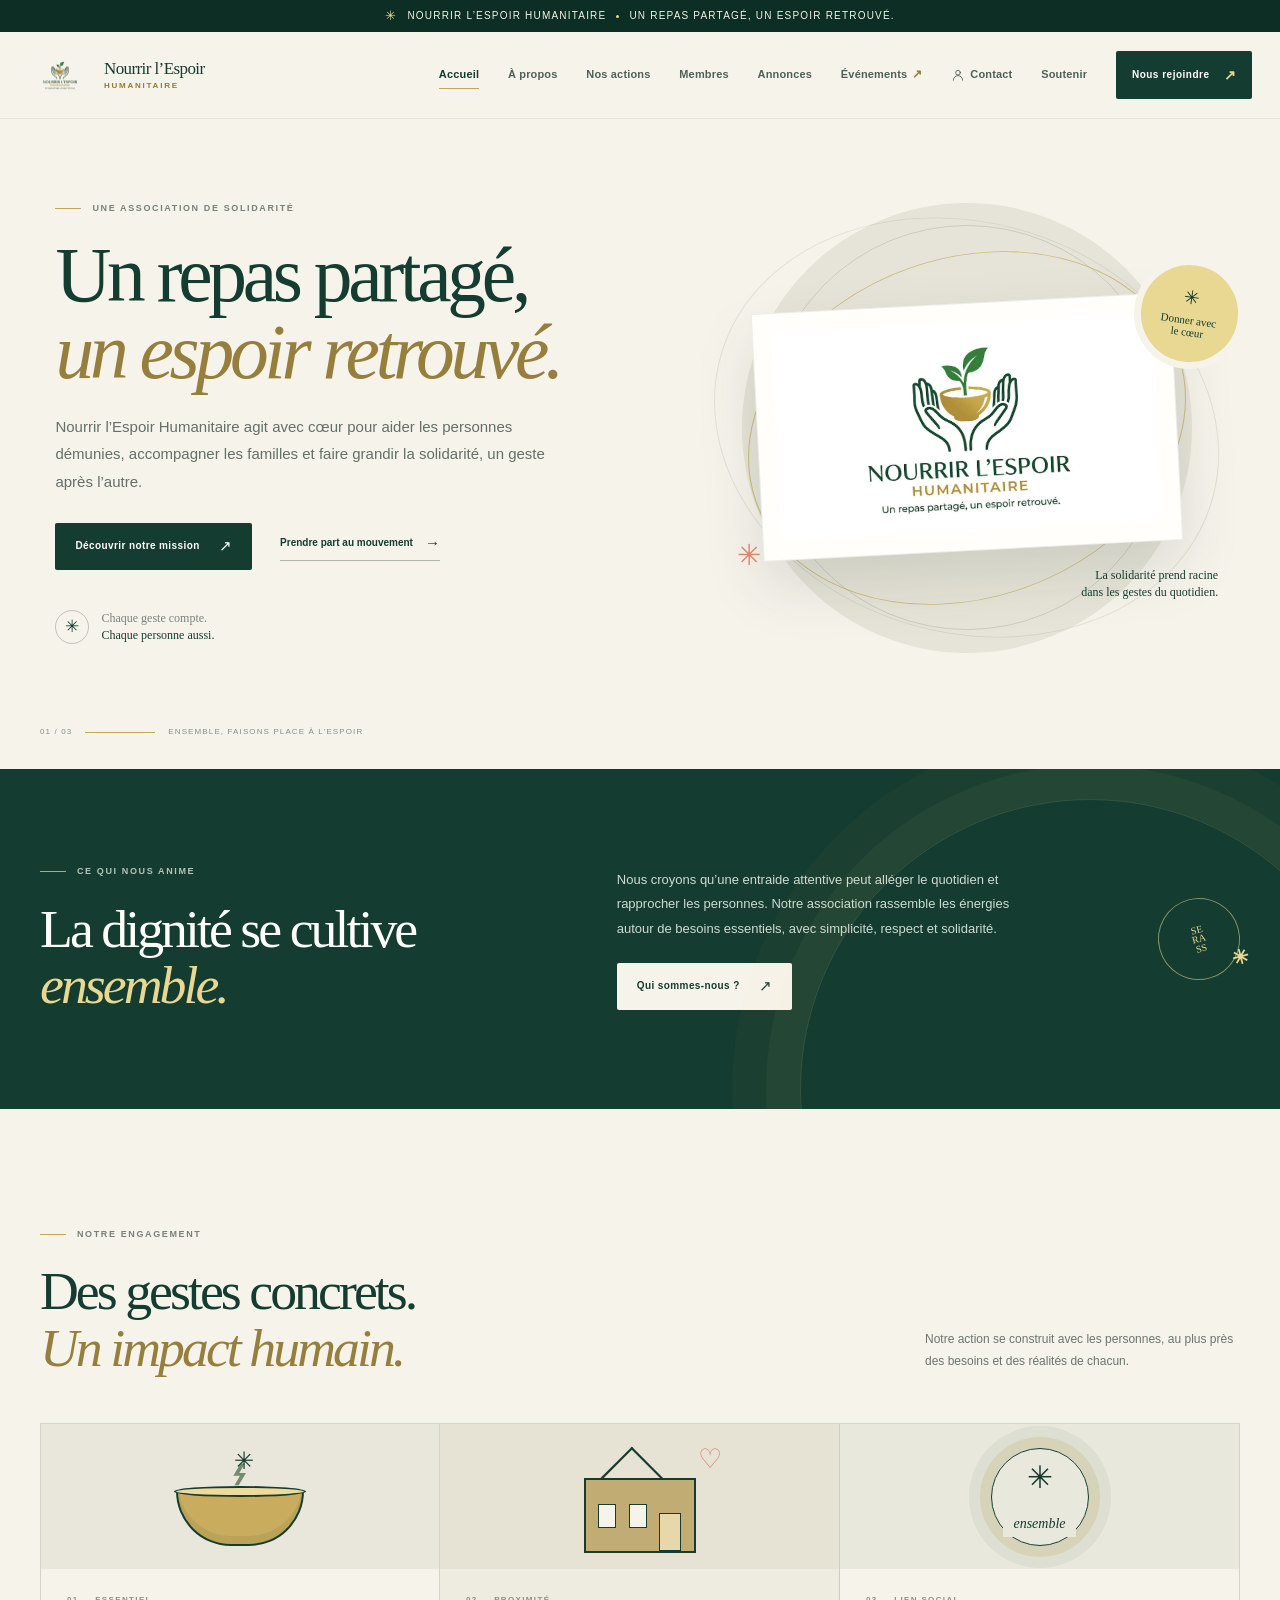
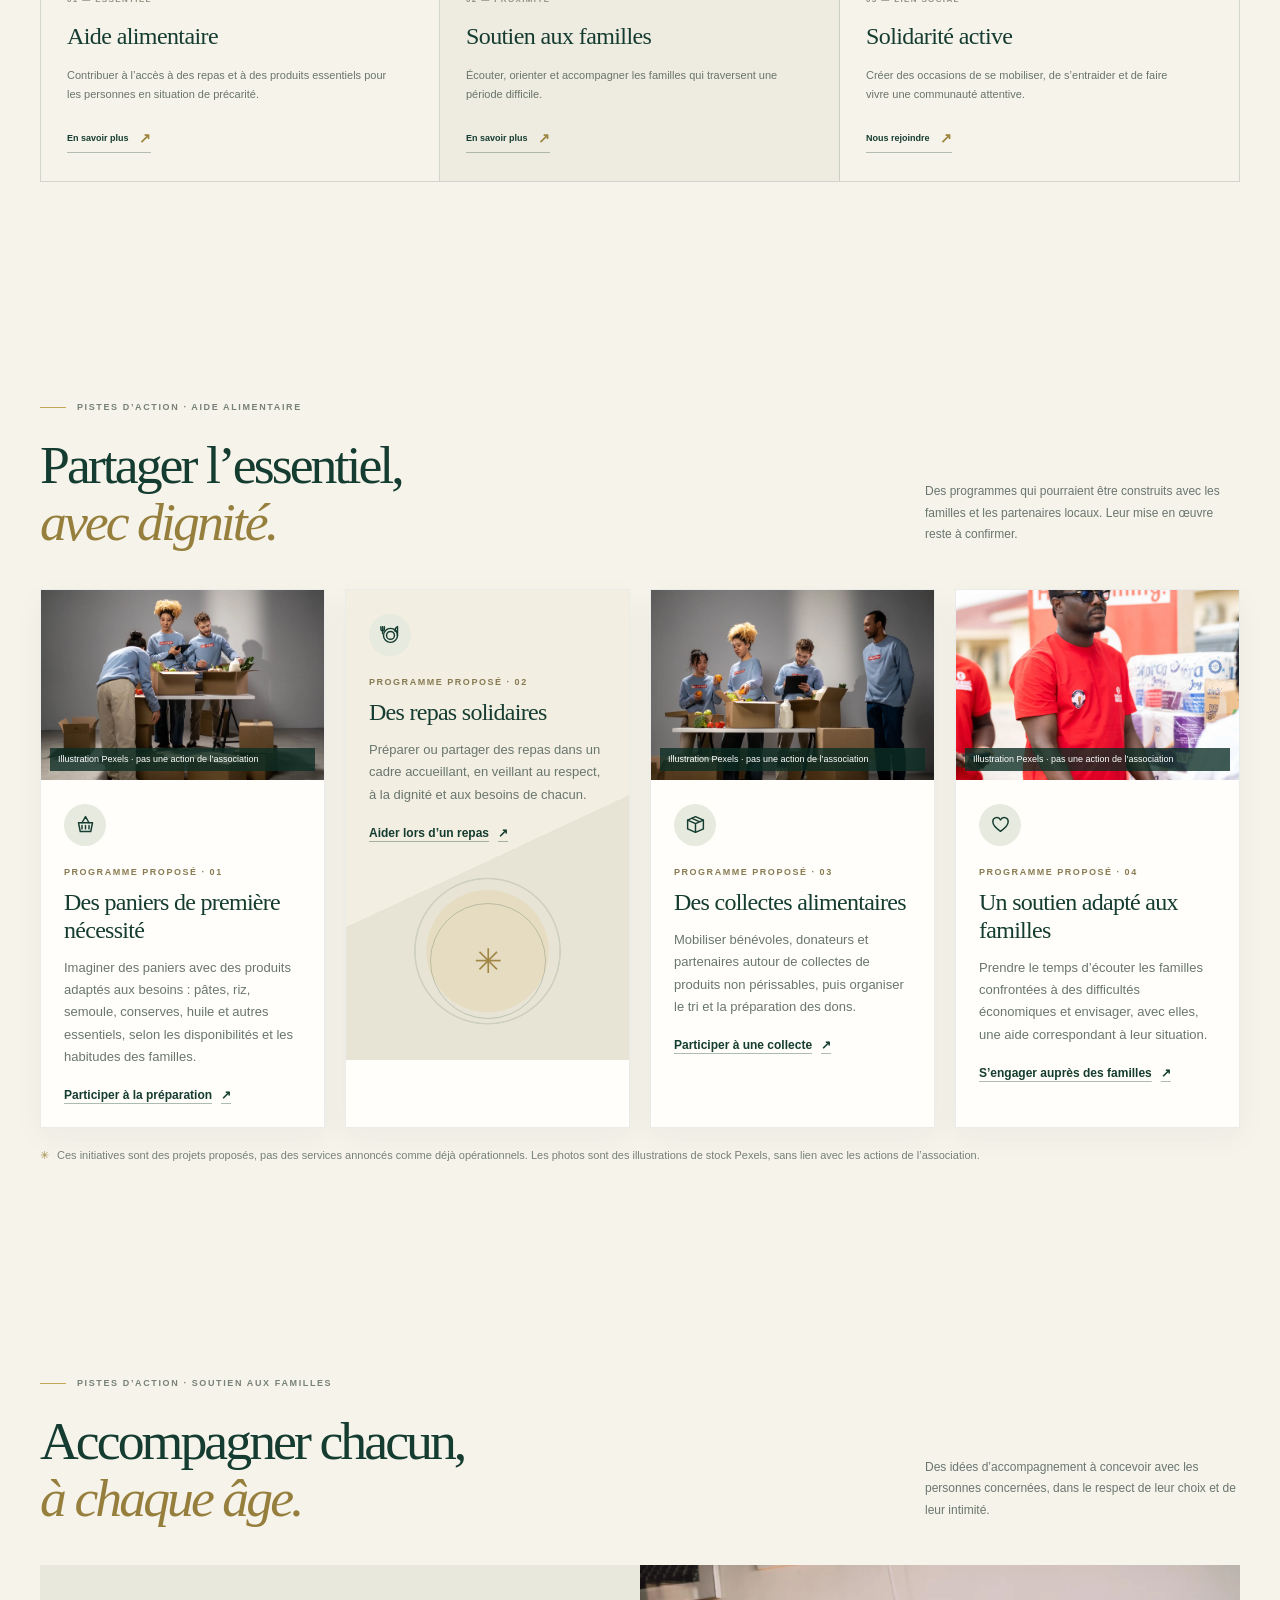
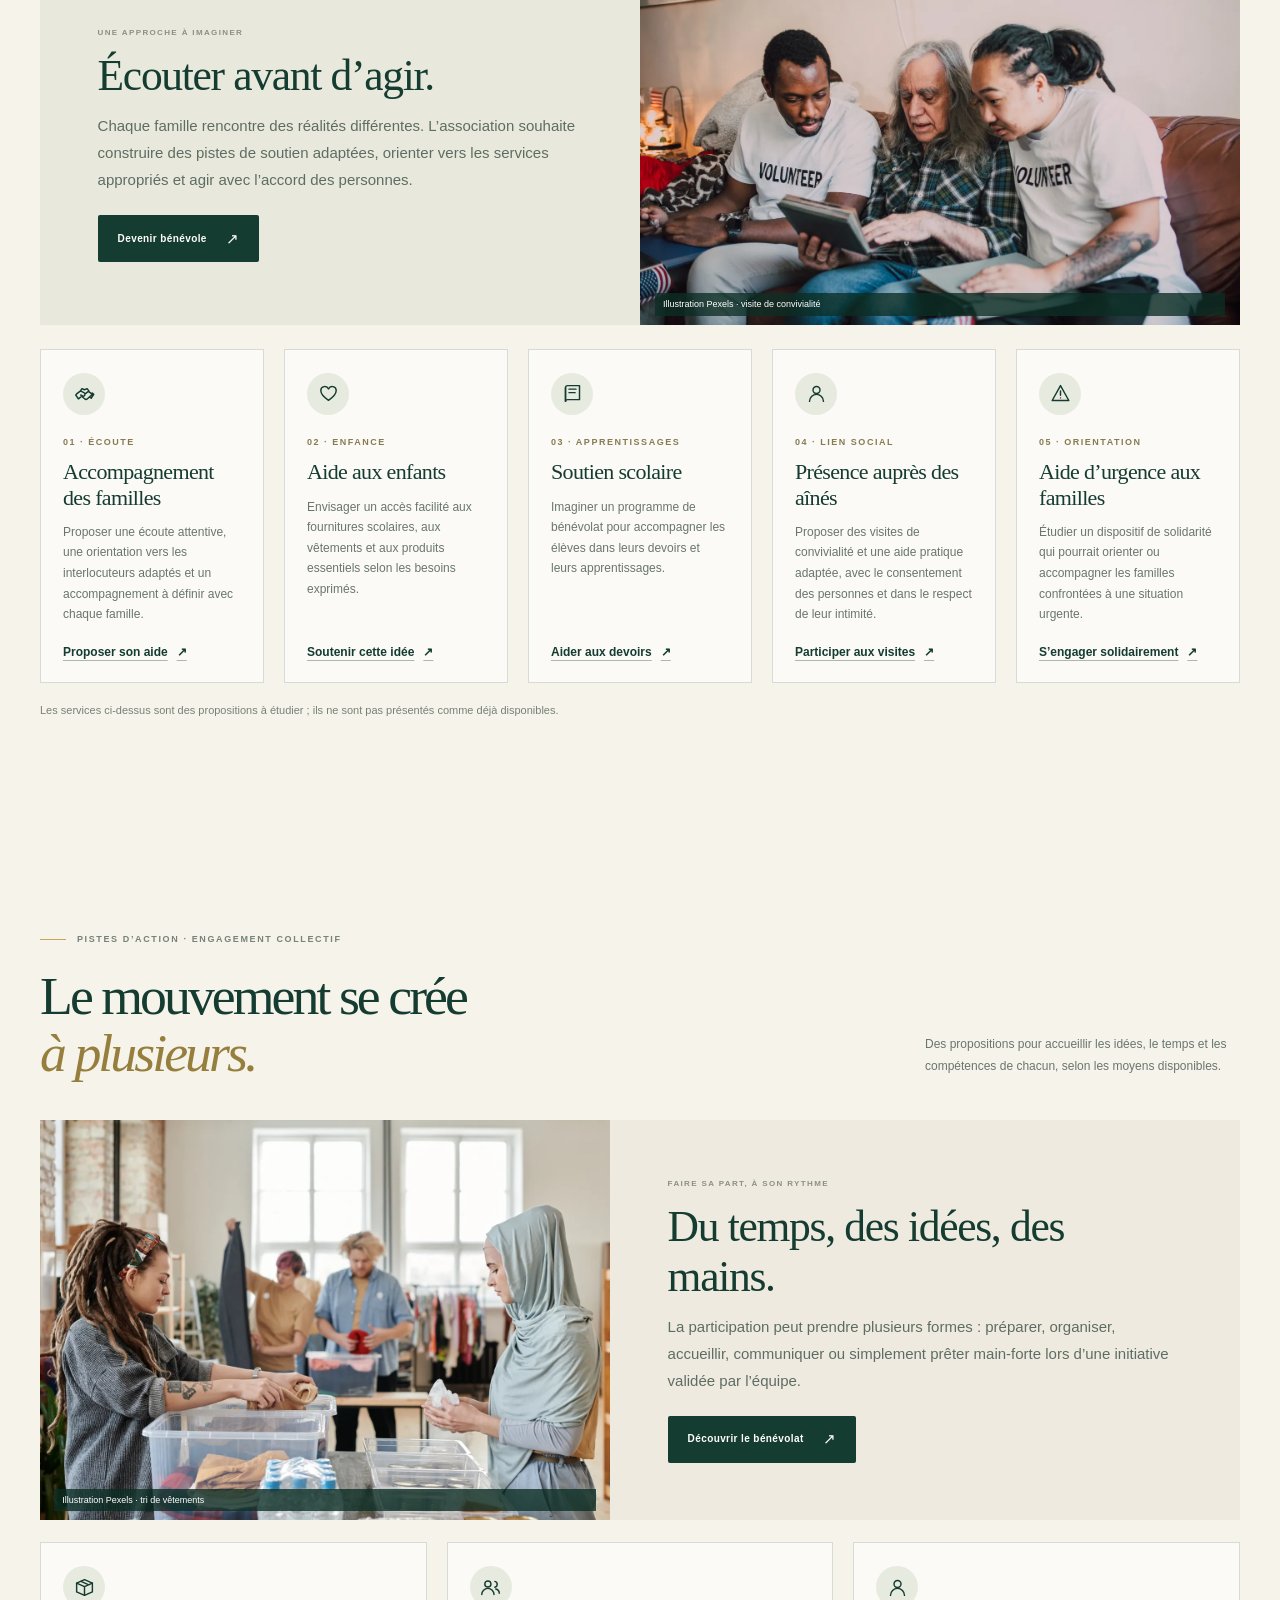
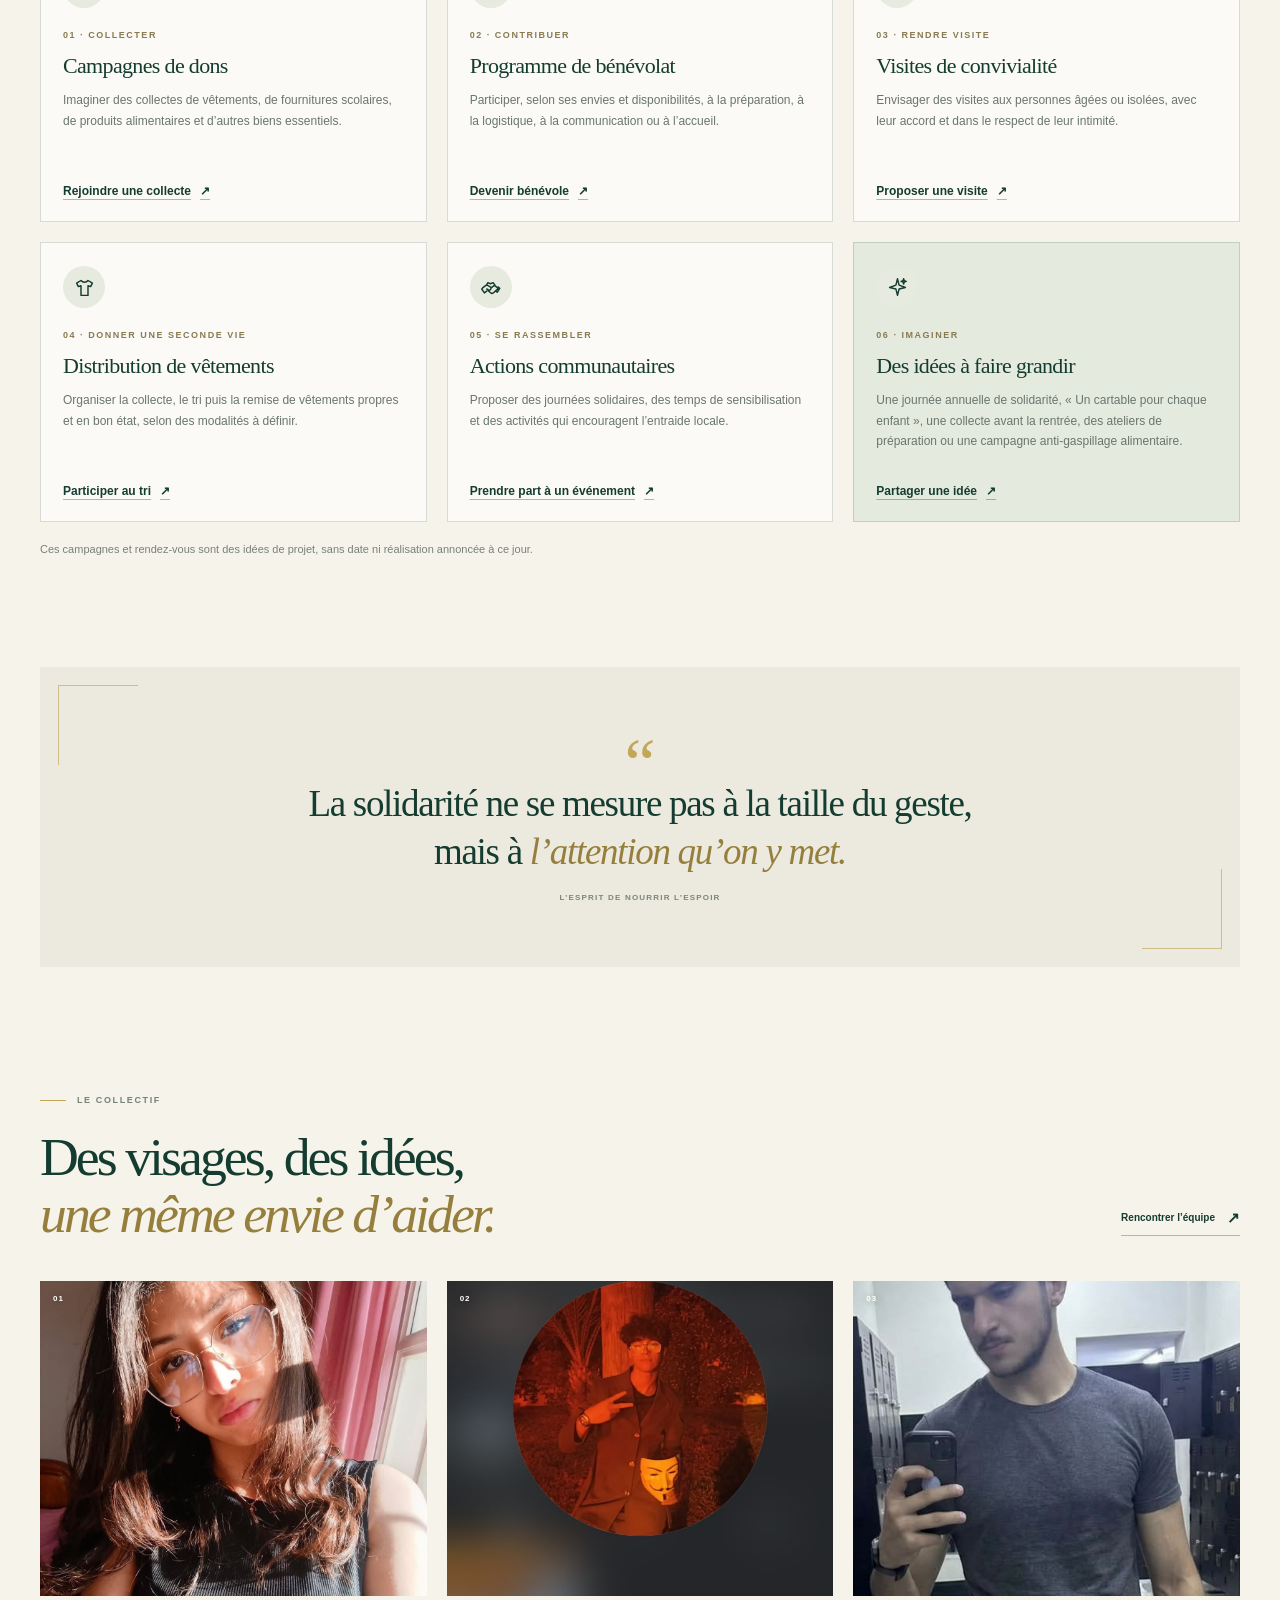
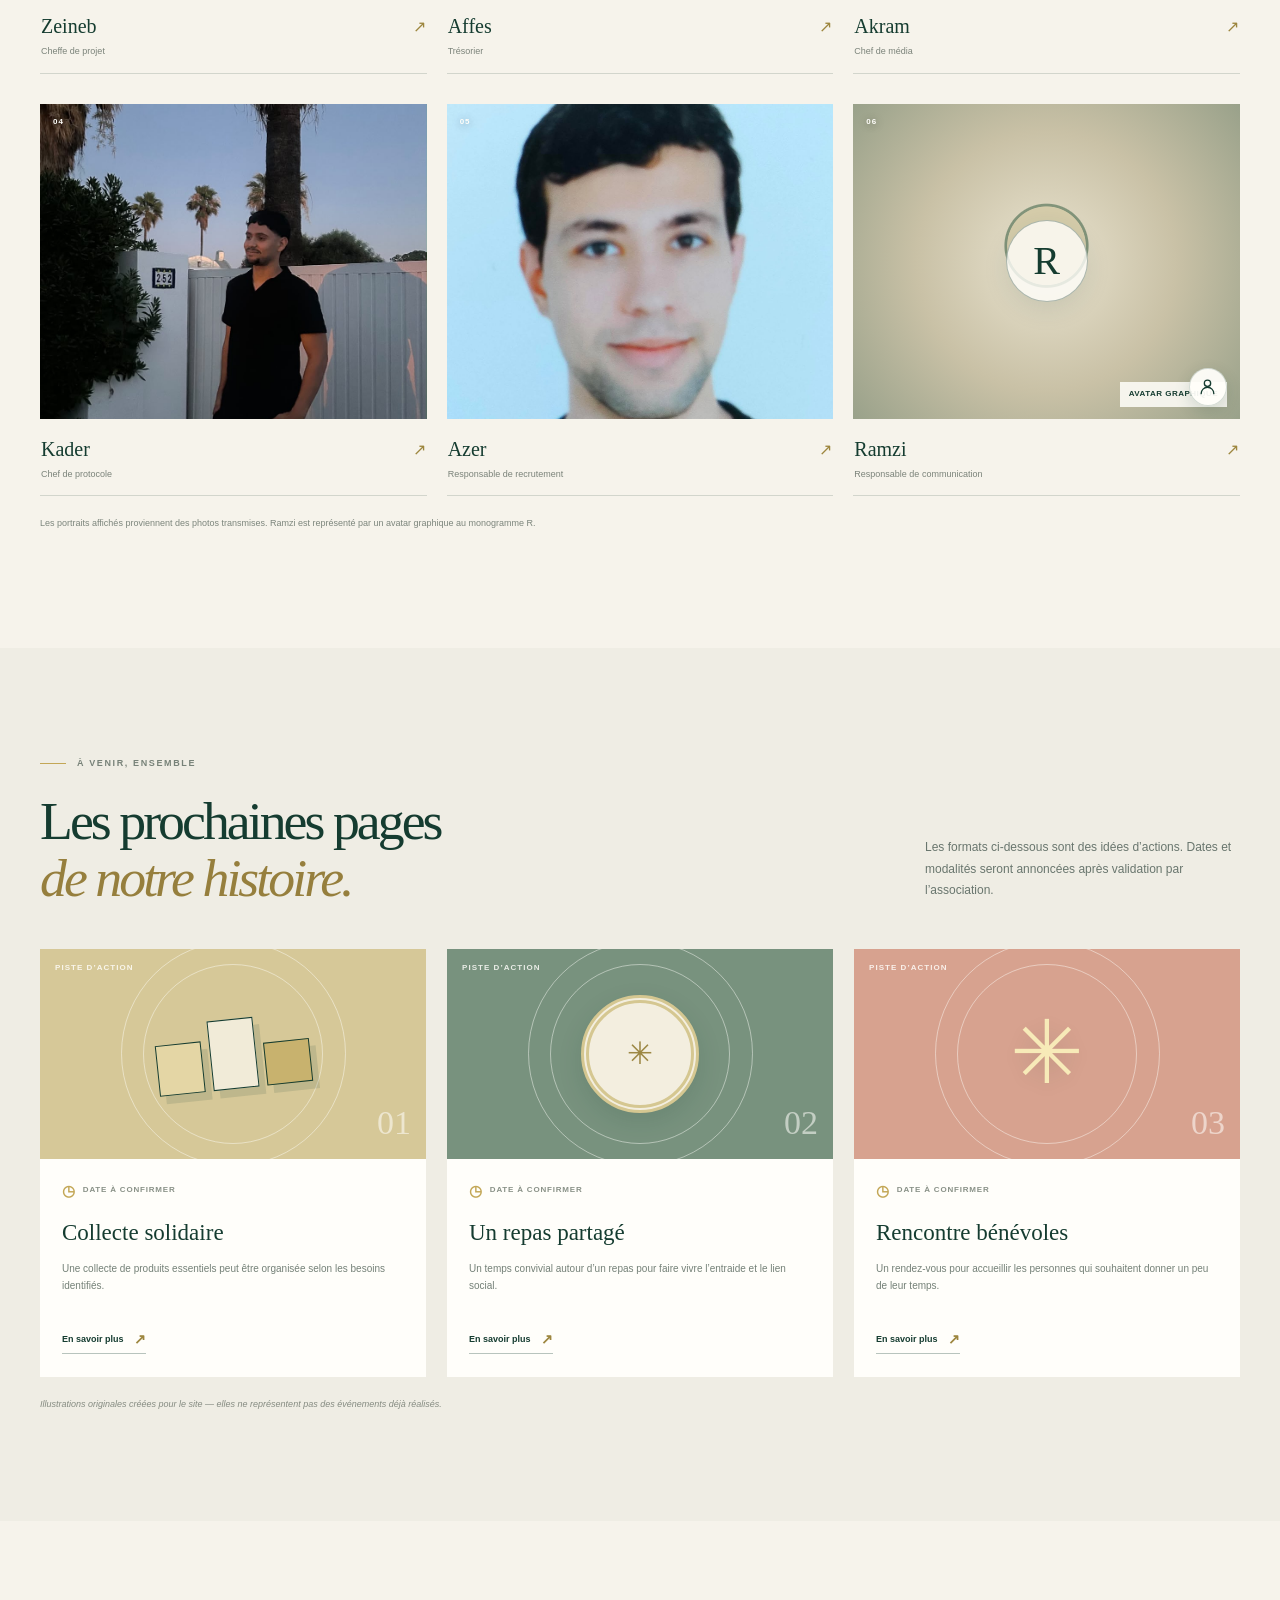
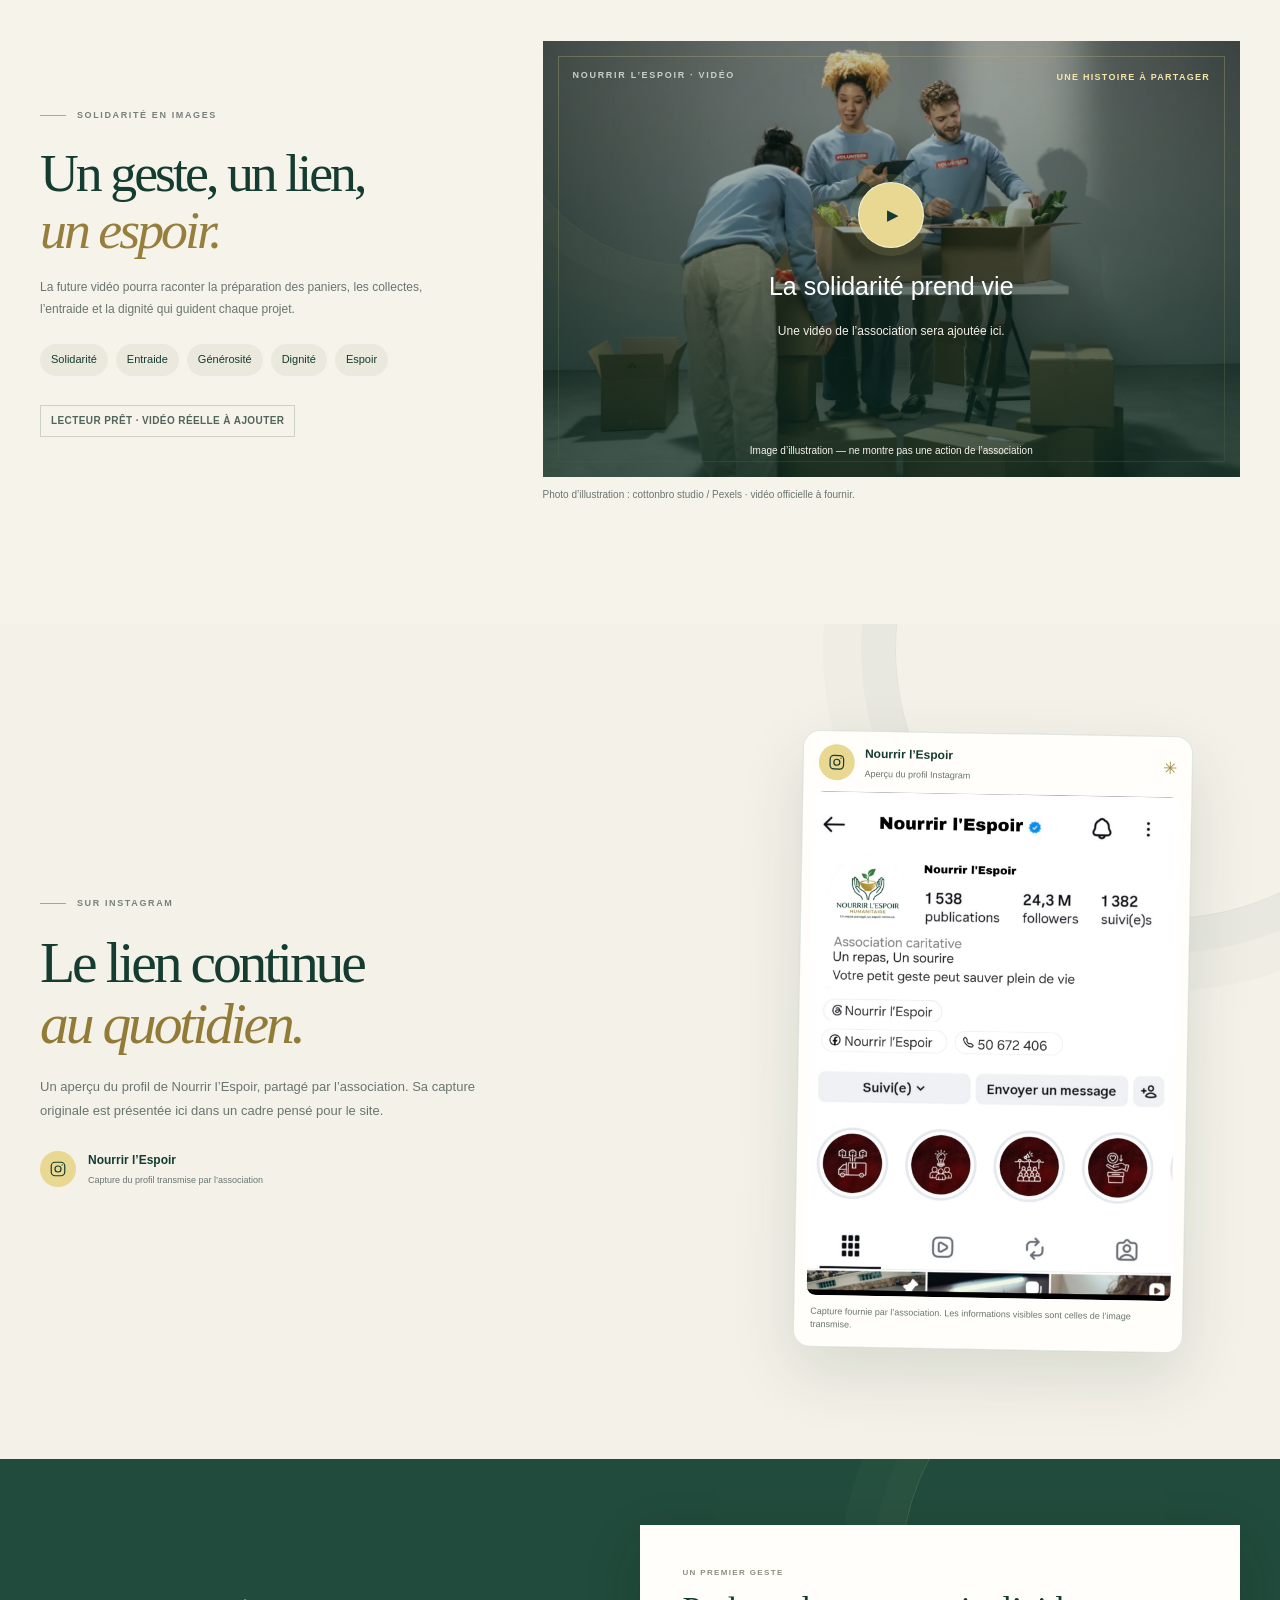
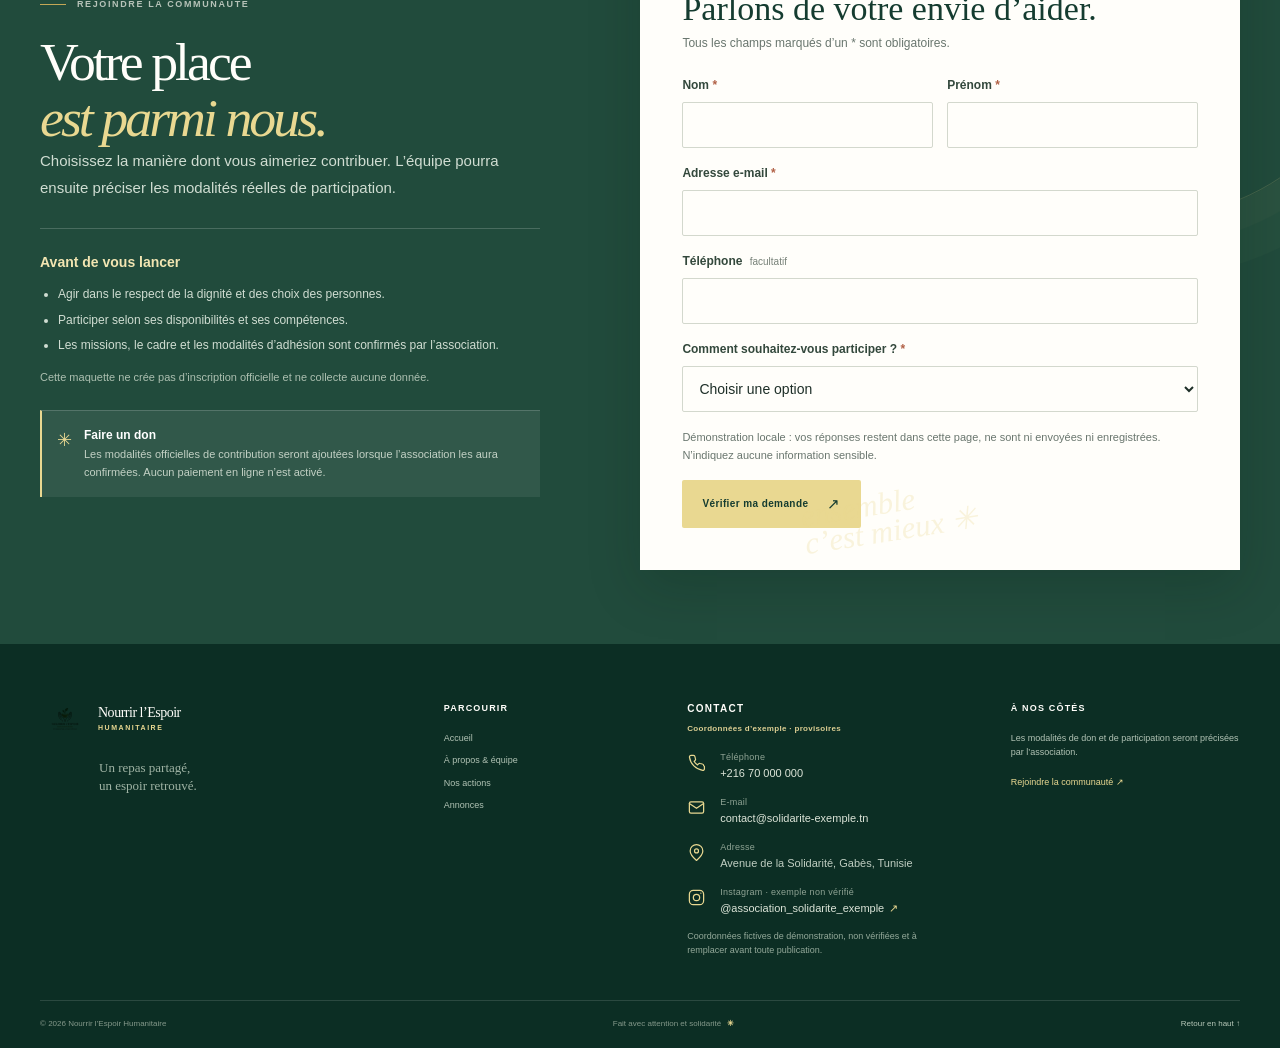
==== commit 185d4948: "Add event PDF and Instagram profile" ====
--- a/index.html
+++ b/index.html
@@ -27,7 +27,8 @@
         <a class="nav-link" href="#food">Nos actions</a>
         <a class="nav-link" href="#team">Membres</a>
         <a class="nav-link" href="#events">Annonces</a>
-        <a class="nav-link" href="#contact">Contact</a>
+        <a class="nav-link nav-event" href="assets/documents/distribution-locale-de-nourriture.pdf" target="_blank" rel="noopener noreferrer" aria-label="Événements : ouvrir le document PDF dans un nouvel onglet">Événements <span aria-hidden="true">↗</span></a>
+        <a class="nav-link nav-contact" href="#contact"><svg aria-hidden="true"><use href="assets/icons.svg#icon-person"></use></svg><span>Contact</span></a>
         <a class="nav-link" href="#community">Soutenir</a>
         <a class="nav-join" href="#community">Nous rejoindre <span aria-hidden="true">↗</span></a>
       </nav>
@@ -184,6 +185,29 @@
       </div>
     </section>
 
+    <section class="instagram-section" id="instagram" aria-labelledby="instagram-title">
+      <div class="section-shell instagram-shell">
+        <div class="instagram-copy">
+          <p class="eyebrow"><span class="eyebrow-line"></span> Sur Instagram</p>
+          <h2 id="instagram-title">Le lien continue<br><em>au quotidien.</em></h2>
+          <p>Un aperçu du profil de Nourrir l’Espoir, partagé par l’association. Sa capture originale est présentée ici dans un cadre pensé pour le site.</p>
+          <div class="instagram-source">
+            <span class="instagram-badge" aria-hidden="true"><svg><use href="assets/icons.svg#icon-instagram"></use></svg></span>
+            <span><strong>Nourrir l’Espoir</strong><small>Capture du profil transmise par l’association</small></span>
+          </div>
+        </div>
+        <figure class="instagram-card">
+          <div class="instagram-card-head">
+            <span class="instagram-badge" aria-hidden="true"><svg><use href="assets/icons.svg#icon-instagram"></use></svg></span>
+            <span><strong>Nourrir l’Espoir</strong><small>Aperçu du profil Instagram</small></span>
+            <span class="instagram-card-mark" aria-hidden="true">✳</span>
+          </div>
+          <img src="assets/images/instagram-profile.jpeg" alt="Capture d’écran du profil Instagram Nourrir l’Espoir fournie par l’association" width="1157" height="1600" loading="lazy" decoding="async">
+          <figcaption>Capture fournie par l’association. Les informations visibles sont celles de l’image transmise.</figcaption>
+        </figure>
+      </div>
+    </section>
+
     <section class="support-section" id="community">
       <div class="section-shell join-layout reveal">
         <div class="join-intro"><p class="eyebrow eyebrow-light"><span class="eyebrow-line"></span> Rejoindre la communauté</p><h2>Votre place<br><em>est parmi nous.</em></h2><p>Choisissez la manière dont vous aimeriez contribuer. L’équipe pourra ensuite préciser les modalités réelles de participation.</p>
--- a/style.css
+++ b/style.css
@@ -711,3 +711,40 @@
   .feature-bottom { align-items: flex-start; font-size: 8px; }
   .feature-photo-caption { font-size: 7px; }
 }
+
+/* Event PDF navigation and supplied Instagram profile capture */
+.nav-event { display: inline-flex; align-items: center; gap: 5px; }
+.nav-event span { color: #927b36; font-size: 12px; }
+.nav-contact { display: inline-flex; align-items: center; gap: 5px; }
+.nav-contact svg { width: 14px; height: 14px; flex: 0 0 14px; fill: none; stroke: currentColor; stroke-width: 1.55; stroke-linecap: round; stroke-linejoin: round; }
+
+.instagram-section { position: relative; overflow: hidden; padding: clamp(70px, 8.5vw, 112px) 0; background: #f4f1e8; }
+.instagram-section::before { position: absolute; top: -245px; right: -155px; width: 540px; height: 540px; content: ""; border: 1px solid rgba(21,60,48,.08); border-radius: 50%; box-shadow: 0 0 0 34px rgba(21,60,48,.025), 0 0 0 72px rgba(21,60,48,.018); pointer-events: none; }
+.instagram-shell { position: relative; z-index: 1; display: grid; grid-template-columns: minmax(0,1fr) minmax(270px,.82fr); align-items: center; gap: clamp(38px,8vw,112px); }
+.instagram-copy { max-width: 500px; }
+.instagram-copy h2 { margin: 0 0 20px; color: var(--forest); font-size: clamp(38px,4.5vw,58px); line-height: 1.06; }
+.instagram-copy h2 em { color: #927b36; font-family: var(--serif); font-weight: 400; }
+.instagram-copy > p:not(.eyebrow) { max-width: 440px; margin: 0; color: var(--muted); font-size: 13px; line-height: 1.85; }
+.instagram-source { display: flex; align-items: center; gap: 12px; margin-top: 28px; }
+.instagram-source > span:last-child, .instagram-card-head > span:nth-child(2) { display: grid; gap: 4px; }
+.instagram-source strong, .instagram-card-head strong { color: var(--forest); font-size: 12px; font-weight: 700; }
+.instagram-source small, .instagram-card-head small { color: var(--muted); font-size: 9px; line-height: 1.45; }
+.instagram-badge { width: 36px; height: 36px; flex: 0 0 36px; display: grid; place-items: center; color: var(--forest); background: var(--gold-light); border-radius: 50%; }
+.instagram-badge svg { width: 18px; height: 18px; fill: none; stroke: currentColor; stroke-width: 1.6; stroke-linecap: round; stroke-linejoin: round; }
+.instagram-card { width: min(100%,390px); justify-self: center; margin: 0; padding: 12px; background: var(--white); border: 1px solid rgba(21,60,48,.12); border-radius: 17px; box-shadow: 0 25px 65px rgba(21,60,48,.13); transform: rotate(1deg); transition: transform .35s var(--ease), box-shadow .35s ease; }
+.instagram-card:hover { box-shadow: 0 32px 74px rgba(21,60,48,.17); transform: translateY(-4px) rotate(0); }
+.instagram-card-head { display: flex; align-items: center; gap: 10px; padding: 1px 3px 11px; }
+.instagram-card-mark { margin-left: auto; color: #a38a44; font-size: 17px; }
+.instagram-card img { display: block; width: 100%; height: auto; border-radius: 9px; background: var(--paper); }
+.instagram-card figcaption { padding: 10px 4px 2px; color: var(--muted); font-size: 9px; line-height: 1.5; }
+
+@media (max-width: 760px) {
+  .instagram-section { padding: 68px 0; }
+  .instagram-shell { grid-template-columns: minmax(0,1fr); gap: 31px; }
+  .instagram-copy { max-width: 560px; }
+  .instagram-card { width: min(100%,350px); }
+}
+
+@media (prefers-reduced-motion: reduce) {
+  .instagram-card, .instagram-card:hover { transform: none; transition: none; }
+}
